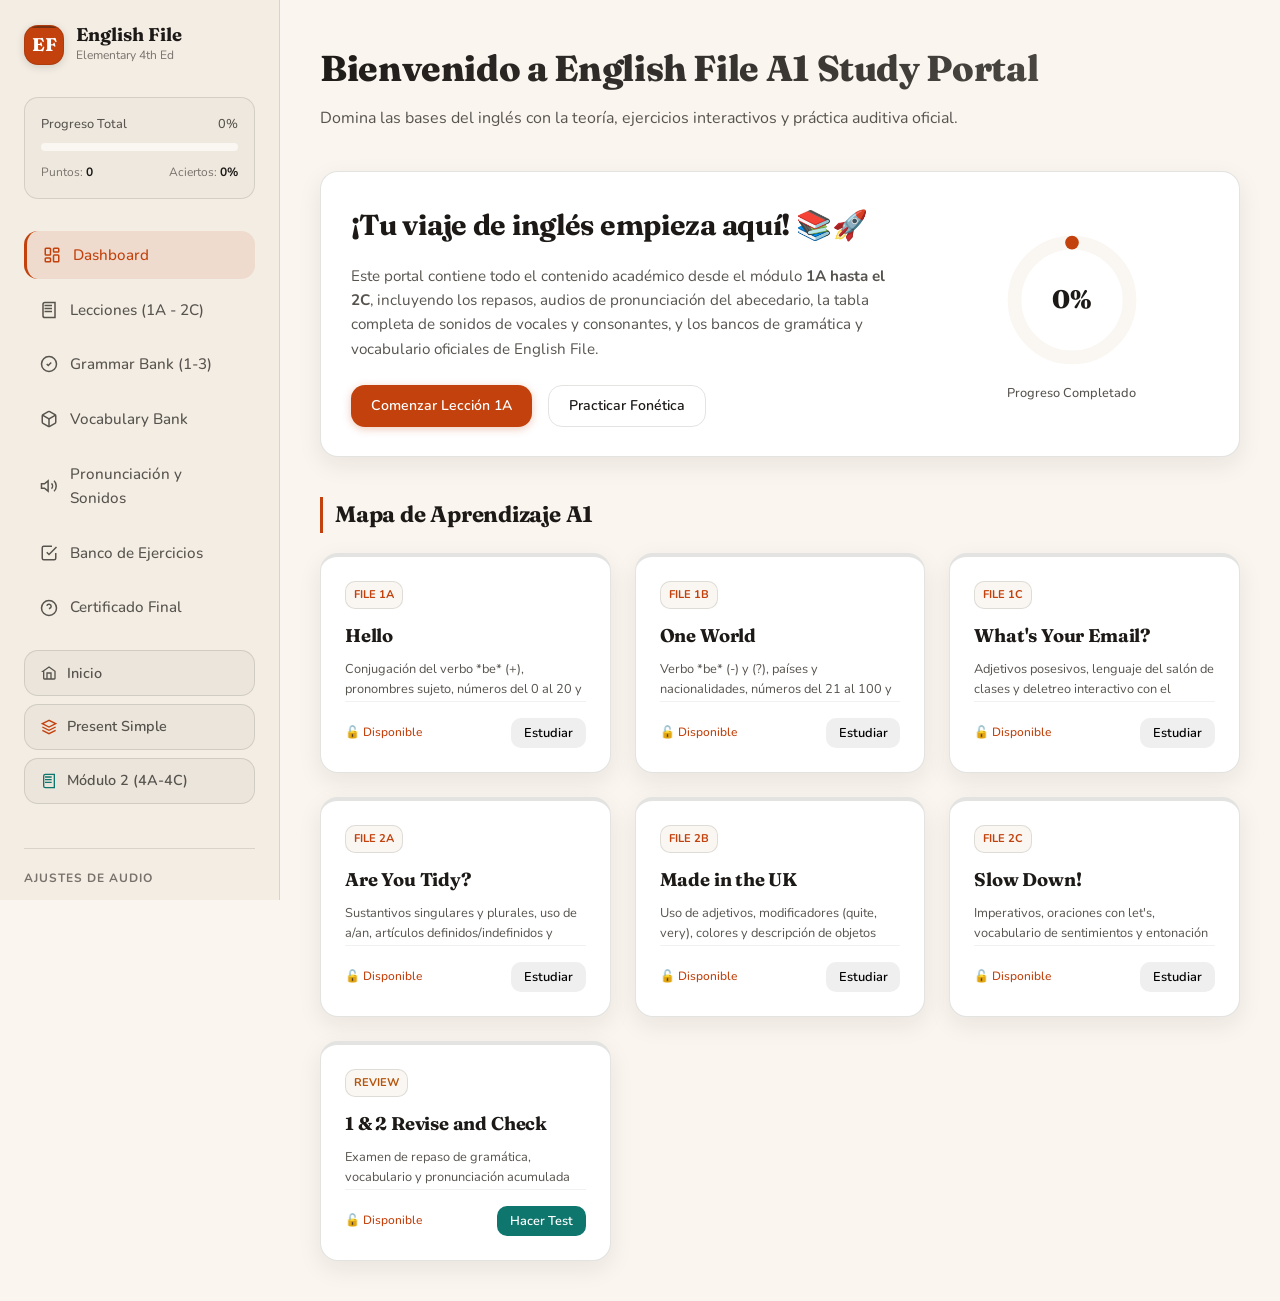
==== A1/index.html @ a2d72d35 "feat(a1): apply warm redesign and fix voice, markdown, PDF links Restyle Module 1 to the shared warm" ====
<!DOCTYPE html>
<html lang="es">
<head>
  <meta charset="UTF-8">
  <meta name="viewport" content="width=device-width, initial-scale=1.0">
  <meta name="description" content="Portal interactivo de estudio para English File Elementary A1 (unidades 1A-2C). Incluye teoría, vocabulario, audios interactivos y Grammar Banks 1, 2 y 3.">
  <title>English File Elementary Study Portal - Units 1A to 2C</title>
  <meta property="og:title" content="English File Elementary Study Portal - Units 1A to 2C">
  <meta property="og:description" content="Portal interactivo de estudio para English File Elementary A1 (unidades 1A-2C). Incluye teoría, vocabulario, audios interactivos y Grammar Banks 1, 2 y 3.">
  <meta property="og:type" content="website">
  <link rel="stylesheet" href="../css/shared-theme.css">
  <link rel="stylesheet" href="style.css">
  <link rel="preconnect" href="https://fonts.googleapis.com">
  <link rel="preconnect" href="https://fonts.gstatic.com" crossorigin>
  <link href="https://fonts.googleapis.com/css2?family=Fraunces:opsz,wght@9..144,500;9..144,650;9..144,750&family=Nunito:wght@400;500;600;700;800&display=swap" rel="stylesheet">
</head>
<body>

  <!-- Navigation Sidebar -->
  <aside class="sidebar">
    <div class="logo-container">
      <div class="logo-icon">EF</div>
      <div class="logo-text">
        <span class="logo-title">English File</span>
        <span class="logo-subtitle">Elementary 4th Ed</span>
      </div>
    </div>

    <!-- Quick Stats in Sidebar -->
    <div class="sidebar-stats">
      <div class="stat-header">
        <span>Progreso Total</span>
        <span id="overall-progress-text">0%</span>
      </div>
      <div class="progress-bar-container">
        <div class="progress-bar-fill" id="overall-progress-fill" style="width: 0%;"></div>
      </div>
      <div class="stat-score">
        <span>Puntos: <strong id="score-counter">0</strong></span>
        <span>Aciertos: <strong id="accuracy-counter">0%</strong></span>
      </div>
    </div>
    
    <nav class="nav-links">
      <ul>
        <li class="nav-item active" data-target="dashboard-page" id="nav-dashboard">
          <svg class="nav-icon" viewBox="0 0 24 24" fill="none" stroke="currentColor" stroke-width="2"><rect x="3" y="3" width="7" height="9" rx="1"/><rect x="14" y="3" width="7" height="5" rx="1"/><rect x="14" y="12" width="7" height="9" rx="1"/><rect x="3" y="16" width="7" height="5" rx="1"/></svg>
          <span>Dashboard</span>
        </li>
        <li class="nav-item" data-target="lessons-page" id="nav-lessons">
          <svg class="nav-icon" viewBox="0 0 24 24" fill="none" stroke="currentColor" stroke-width="2"><path d="M4 19.5v-15A2.5 2.5 0 0 1 6.5 2H20v20H6.5a2.5 2.5 0 0 1-2.5-2.5Z"/><path d="M6 6h10M6 10h10M6 14h10"/></svg>
          <span>Lecciones (1A - 2C)</span>
        </li>
        <li class="nav-item" data-target="grammar-page" id="nav-grammar">
          <svg class="nav-icon" viewBox="0 0 24 24" fill="none" stroke="currentColor" stroke-width="2"><path d="M12 22c5.523 0 10-4.477 10-10S17.523 2 12 2 2 6.477 2 12s4.477 10 10 10Z"/><path d="m9 12 2 2 4-4"/></svg>
          <span>Grammar Bank (1-3)</span>
        </li>
        <li class="nav-item" data-target="vocabulary-page" id="nav-vocabulary">
          <svg class="nav-icon" viewBox="0 0 24 24" fill="none" stroke="currentColor" stroke-width="2"><path d="M21 16V8a2 2 0 0 0-1-1.73l-7-4a2 2 0 0 0-2 0l-7 4A2 2 0 0 0 3 8v8a2 2 0 0 0 1 1.73l7 4a2 2 0 0 0 2 0l7-4A2 2 0 0 0 21 16z"/><polyline points="3.27 6.96 12 12.01 20.73 6.96"/><line x1="12" y1="22.08" x2="12" y2="12"/></svg>
          <span>Vocabulary Bank</span>
        </li>
        <li class="nav-item" data-target="pronunciation-page" id="nav-pronunciation">
          <svg class="nav-icon" viewBox="0 0 24 24" fill="none" stroke="currentColor" stroke-width="2"><polygon points="11 5 6 9 2 9 2 15 6 15 11 19 11 5"/><path d="M19.07 4.93a10 10 0 0 1 0 14.14M15.54 8.46a5 5 0 0 1 0 7.07"/></svg>
          <span>Pronunciación y Sonidos</span>
        </li>
        <li class="nav-item" data-target="exercises-page" id="nav-exercises">
          <svg class="nav-icon" viewBox="0 0 24 24" fill="none" stroke="currentColor" stroke-width="2"><path d="M9 11l3 3L22 4"/><path d="M21 12v7a2 2 0 0 1-2 2H5a2 2 0 0 1-2-2V5a2 2 0 0 1 2-2h11"/></svg>
          <span>Banco de Ejercicios</span>
        </li>
        <li class="nav-item" data-target="certificate-page" id="nav-certificate">
          <svg class="nav-icon" viewBox="0 0 24 24" fill="none" stroke="currentColor" stroke-width="2"><circle cx="12" cy="12" r="10"/><path d="M9.09 9a3 3 0 0 1 5.83 1c0 2-3 3-3 3"/><line x1="12" y1="17" x2="12.01" y2="17"/></svg>
          <span>Certificado Final</span>
        </li>
      </ul>
    </nav>
    
    <!-- Inicio button & Present Simple Redirect -->
    <div class="sidebar-home" style="display: flex; flex-direction: column; gap: 0.5rem;">
      <a href="../index.html" class="btn-home">
        <svg viewBox="0 0 24 24" fill="none" stroke="currentColor" stroke-width="2" style="width:16px;height:16px;flex-shrink:0;"><path d="M3 9.5L12 3l9 6.5V20a1 1 0 0 1-1 1H5a1 1 0 0 1-1-1V9.5z"/><polyline points="9 21 9 12 15 12 15 21"/></svg>
        <span>Inicio</span>
      </a>
      <a href="present-simple/index.html" class="btn-home">
        <svg viewBox="0 0 24 24" fill="none" stroke="currentColor" stroke-width="2" style="width:16px;height:16px;flex-shrink:0; color: var(--color-primary);"><path d="M12 2L2 7l10 5 10-5-10-5zM2 17l10 5 10-5M2 12l10 5 10-5"/></svg>
        <span>Present Simple</span>
      </a>
      <a href="modulo2/index.html" class="btn-home">
        <svg viewBox="0 0 24 24" fill="none" stroke="currentColor" stroke-width="2" style="width:16px;height:16px;flex-shrink:0; color: #0f766e;"><path d="M4 19.5v-15A2.5 2.5 0 0 1 6.5 2H20v20H6.5a2.5 2.5 0 0 1-2.5-2.5Z"/><path d="M6 6h10M6 10h10M6 14h10"/></svg>
        <span>Módulo 2 (4A-4C)</span>
      </a>
    </div>

    <!-- Accent control settings -->
    <div class="sidebar-settings">
      <div class="settings-title">Ajustes de Audio</div>
      <div class="setting-row">
        <span>Acento de Voz:</span>
        <select id="voice-accent-selector" class="custom-select">
          <option value="en-GB" selected>British (UK)</option>
          <option value="en-US">American (US)</option>
        </select>
      </div>
      <div class="setting-row">
        <span>Velocidad:</span>
        <input type="range" id="voice-speed-slider" min="0.5" max="1.2" step="0.1" value="0.9">
      </div>
    </div>
  </aside>

  <!-- Main Content Viewports -->
  <main class="main-content">

    <!-- 1. DASHBOARD PAGE -->
    <section id="dashboard-page" class="page-section active">
      <header class="section-header">
        <h1 class="page-title">Bienvenido a English File A1 Study Portal</h1>
        <p class="page-subtitle">Domina las bases del inglés con la teoría, ejercicios interactivos y práctica auditiva oficial.</p>
      </header>

      <div class="card intro-card">
        <div class="intro-grid">
          <div class="intro-text">
            <h2>¡Tu viaje de inglés empieza aquí! 📚🚀</h2>
            <p>Este portal contiene todo el contenido académico desde el módulo <strong>1A hasta el 2C</strong>, incluyendo los repasos, audios de pronunciación del abecedario, la tabla completa de sonidos de vocales y consonantes, y los bancos de gramática y vocabulario oficiales de English File.</p>
            <div class="intro-buttons">
              <button class="btn btn-primary" onclick="app.loadLesson('1A')">Comenzar Lección 1A</button>
              <button class="btn btn-outline" onclick="app.navigateTo('pronunciation-page')">Practicar Fonética</button>
            </div>
          </div>
          <div class="intro-visual">
            <!-- Dynamic stats circle -->
            <div class="progress-circle-widget">
              <svg viewBox="0 0 36 36" class="circular-chart">
                <path class="circle-bg" d="M18 2.0845 a 15.9155 15.9155 0 0 1 0 31.831 a 15.9155 15.9155 0 0 1 0 -31.831"/>
                <path class="circle" id="circle-progress" stroke-dasharray="0, 100" d="M18 2.0845 a 15.9155 15.9155 0 0 1 0 31.831 a 15.9155 15.9155 0 0 1 0 -31.831"/>
                <text x="18" y="20.35" class="percentage" id="dashboard-percentage">0%</text>
              </svg>
              <span class="circle-label">Progreso Completado</span>
            </div>
          </div>
        </div>
      </div>

      <!-- Syllabus Units Roadmap -->
      <h2 class="sub-section-title">Mapa de Aprendizaje A1</h2>
      <div class="roadmap-grid">
        <div class="card roadmap-card" data-lesson="1A">
          <div class="card-tag">File 1A</div>
          <h3>Hello</h3>
          <p>Conjugación del verbo *be* (+), pronombres sujeto, números del 0 al 20 y días de la semana.</p>
          <div class="roadmap-footer">
            <span class="status-indicator icon-locked">Bloqueado</span>
            <button class="btn btn-sm" onclick="app.loadLesson('1A')">Estudiar</button>
          </div>
        </div>

        <div class="card roadmap-card" data-lesson="1B">
          <div class="card-tag">File 1B</div>
          <h3>One World</h3>
          <p>Verbo *be* (-) y (?), países y nacionalidades, números del 21 al 100 y fonemas /ə/, /ʃ/, /tʃ/, /dʒ/.</p>
          <div class="roadmap-footer">
            <span class="status-indicator icon-locked">Bloqueado</span>
            <button class="btn btn-sm" onclick="app.loadLesson('1B')">Estudiar</button>
          </div>
        </div>

        <div class="card roadmap-card" data-lesson="1C">
          <div class="card-tag">File 1C</div>
          <h3>What's Your Email?</h3>
          <p>Adjetivos posesivos, lenguaje del salón de clases y deletreo interactivo con el abecedario.</p>
          <div class="roadmap-footer">
            <span class="status-indicator icon-locked">Bloqueado</span>
            <button class="btn btn-sm" onclick="app.loadLesson('1C')">Estudiar</button>
          </div>
        </div>

        <div class="card roadmap-card" data-lesson="2A">
          <div class="card-tag">File 2A</div>
          <h3>Are You Tidy?</h3>
          <p>Sustantivos singulares y plurales, uso de a/an, artículos definidos/indefinidos y cosas comunes.</p>
          <div class="roadmap-footer">
            <span class="status-indicator icon-locked">Bloqueado</span>
            <button class="btn btn-sm" onclick="app.loadLesson('2A')">Estudiar</button>
          </div>
        </div>

        <div class="card roadmap-card" data-lesson="2B">
          <div class="card-tag">File 2B</div>
          <h3>Made in the UK</h3>
          <p>Uso de adjetivos, modificadores (quite, very), colores y descripción de objetos comunes.</p>
          <div class="roadmap-footer">
            <span class="status-indicator icon-locked">Bloqueado</span>
            <button class="btn btn-sm" onclick="app.loadLesson('2B')">Estudiar</button>
          </div>
        </div>

        <div class="card roadmap-card" data-lesson="2C">
          <div class="card-tag">File 2C</div>
          <h3>Slow Down!</h3>
          <p>Imperativos, oraciones con let's, vocabulario de sentimientos y entonación de oraciones.</p>
          <div class="roadmap-footer">
            <span class="status-indicator icon-locked">Bloqueado</span>
            <button class="btn btn-sm" onclick="app.loadLesson('2C')">Estudiar</button>
          </div>
        </div>

        <div class="card roadmap-card" data-lesson="RC12">
          <div class="card-tag highlight-tag">Review</div>
          <h3>1 & 2 Revise and Check</h3>
          <p>Examen de repaso de gramática, vocabulario y pronunciación acumulada de los archivos 1 y 2.</p>
          <div class="roadmap-footer">
            <span class="status-indicator icon-locked">Bloqueado</span>
            <button class="btn btn-sm btn-accent" onclick="app.loadLesson('RC12')">Hacer Test</button>
          </div>
        </div>
      </div>
    </section>

    <!-- 2. LESSONS VIEW -->
    <section id="lessons-page" class="page-section">
      <header class="lesson-view-header">
        <div class="back-nav" onclick="app.navigateTo('dashboard-page')">
          <svg class="back-icon" viewBox="0 0 24 24" fill="none" stroke="currentColor" stroke-width="2"><line x1="19" y1="12" x2="5" y2="12"/><polyline points="12 19 5 12 12 5"/></svg>
          <span>Volver al Dashboard</span>
        </div>
        <h2 class="page-title" id="active-lesson-title">Cargando Lección...</h2>
      </header>

      <!-- Sub-tabs within lessons (Teoría / Ejercicios / Práctica de Vocab) -->
      <div class="tab-navigation">
        <button class="tab-btn active" data-tab="lesson-theory" onclick="app.switchLessonTab('lesson-theory')">Teoría y Explicaciones</button>
        <button class="tab-btn" data-tab="lesson-vocab" onclick="app.switchLessonTab('lesson-vocab')">Vocabulario y Audios</button>
        <button class="tab-btn" data-tab="lesson-exercises" onclick="app.switchLessonTab('lesson-exercises')">Ejercicios de la Lección</button>
      </div>

      <!-- Tab Content Area -->
      <div class="tab-content" id="lesson-theory">
        <!-- Injected dynamically by app.js -->
      </div>
      
      <div class="tab-content" id="lesson-vocab" style="display:none;">
        <!-- Injected dynamically by app.js -->
      </div>

      <div class="tab-content" id="lesson-exercises" style="display:none;">
        <div class="card">
          <div class="quiz-info-container">
            <span class="quiz-progress-indicator" id="lesson-quiz-indicator">Pregunta 1 de 5</span>
            <span class="score-badge" id="lesson-quiz-score">Puntos: 0</span>
          </div>
          <div class="quiz-content-area" id="lesson-quiz-area">
            <!-- Interactive Quiz Content injected by JS -->
          </div>
          <div class="quiz-feedback" id="lesson-quiz-feedback" style="display: none;">
            <h4 id="lesson-feedback-title">¡Correcto!</h4>
            <p id="lesson-feedback-text">Explicación gramatical del ejercicio.</p>
          </div>
          <div class="quiz-actions">
            <button class="btn btn-primary" id="btn-submit-lesson-quiz" onclick="app.submitLessonQuiz()">Comprobar</button>
            <button class="btn btn-success" id="btn-next-lesson-quiz" style="display:none;" onclick="app.nextLessonQuiz()">Siguiente</button>
          </div>
        </div>
      </div>
    </section>

    <!-- 3. GRAMMAR BANK PAGE -->
    <section id="grammar-page" class="page-section">
      <header class="section-header">
        <h2 class="page-title">Grammar Bank</h2>
        <p class="page-subtitle">Acceso directo a la teoría gramatical profunda y los ejercicios de práctica de los módulos 1, 2 y 3.</p>
      </header>

      <div class="grammar-bank-selector">
        <select id="grammar-bank-unit-selector" class="custom-select-large" onchange="app.loadGrammarBank(this.value)">
          <option value="1">Grammar Bank 1 (be +, be -/?, possessive adjectives)</option>
          <option value="2" selected>Grammar Bank 2 (singular/plural, adjectives, imperatives)</option>
          <option value="3">Grammar Bank 3 (Present Simple, do/does, question word order)</option>
        </select>
      </div>

      <div class="grammar-split-container">
        <!-- Left Column: Detailed theory explanations -->
        <div class="card grammar-theory-card">
          <h2>Teoría Oficial</h2>
          <div id="grammar-bank-theory-content">
            <!-- Injected by app.js -->
          </div>
        </div>

        <!-- Right Column: Interactive exercises -->
        <div class="card grammar-practice-card">
          <h2>Práctica Interactiva</h2>
          <div class="quiz-info-container">
            <span class="quiz-progress-indicator" id="grammar-bank-indicator">Pregunta 1 de 10</span>
            <span class="score-badge" id="grammar-bank-score">Aciertos: 0</span>
          </div>
          <div class="quiz-content-area" id="grammar-bank-exercise-area">
            <!-- Injected by app.js -->
          </div>
          <div class="quiz-feedback" id="grammar-bank-feedback" style="display: none;">
            <h4 id="grammar-feedback-title">¡Bien hecho!</h4>
            <p id="grammar-feedback-text">Detalle gramatical de la estructura.</p>
          </div>
          <div class="quiz-actions" style="margin-top: 1.5rem;">
            <button class="btn btn-primary" id="btn-submit-grammar-bank" onclick="app.submitGrammarBankAnswer()">Comprobar</button>
            <button class="btn btn-success" id="btn-next-grammar-bank" style="display:none;" onclick="app.nextGrammarBankQuestion()">Siguiente Pregunta</button>
          </div>
        </div>
      </div>
    </section>

    <!-- 4. VOCABULARY BANK PAGE -->
    <section id="vocabulary-page" class="page-section">
      <header class="section-header">
        <h2 class="page-title">Vocabulary Bank</h2>
        <p class="page-subtitle">Aprende y practica vocabulario temático con pronunciación de voz interactiva y juegos de memoria.</p>
      </header>

      <!-- Vocabulary Categories Selector -->
      <div class="vocabulary-categories">
        <button class="vocab-cat-btn active" data-vocab="days" onclick="app.selectVocabularyBank('days')">Days & Numbers</button>
        <button class="vocab-cat-btn" data-vocab="countries" onclick="app.selectVocabularyBank('countries')">Countries & Nationalities</button>
        <button class="vocab-cat-btn" data-vocab="classroom" onclick="app.selectVocabularyBank('classroom')">Classroom Language</button>
        <button class="vocab-cat-btn" data-vocab="things" onclick="app.selectVocabularyBank('things')">Things (Objects)</button>
        <button class="vocab-cat-btn" data-vocab="adjectives" onclick="app.selectVocabularyBank('adjectives')">Adjectives</button>
        <button class="vocab-cat-btn" data-vocab="verbs" onclick="app.selectVocabularyBank('verbs')">Verb Phrases</button>
        <button class="vocab-cat-btn" data-vocab="jobs" onclick="app.selectVocabularyBank('jobs')">Jobs</button>
        <button class="vocab-cat-btn" data-vocab="family" onclick="app.selectVocabularyBank('family')">The Family</button>
      </div>

      <!-- Mode Selector: List / Flashcards / Matching Game -->
      <div class="vocab-mode-selector">
        <button class="mode-btn active" id="btn-vocab-mode-list" onclick="app.switchVocabMode('list')">Lista y Pronunciación</button>
        <button class="mode-btn" id="btn-vocab-mode-flashcards" onclick="app.switchVocabMode('flashcards')">Tarjetas de Memoria</button>
        <button class="mode-btn" id="btn-vocab-mode-game" onclick="app.switchVocabMode('game')">Juego de Emparejar</button>
      </div>

      <!-- Vocabulary Content containers -->
      <div id="vocab-content-list" class="vocab-mode-content">
        <!-- List layout injected by app.js -->
      </div>

      <div id="vocab-content-flashcards" class="vocab-mode-content" style="display:none;">
        <div class="flashcard-deck-container">
          <div class="flashcard-card-wrapper" onclick="app.flipVocabCard()">
            <div class="vocab-flashcard" id="vocab-flashcard-element">
              <div class="vcard-face vcard-front">
                <span class="card-hint">Expresión en Inglés</span>
                <div class="card-content" id="vcard-front-text">Good morning</div>
                <button class="speaker-btn card-speaker" onclick="event.stopPropagation(); app.speakVocabCard()">
                  <svg viewBox="0 0 24 24" fill="none" stroke="currentColor" stroke-width="2" style="width:24px; height:24px;"><polygon points="11 5 6 9 2 9 2 15 6 15 11 19 11 5"/><path d="M15.54 8.46a5 5 0 0 1 0 7.07"/></svg>
                </button>
              </div>
              <div class="vcard-face vcard-back">
                <span class="card-hint">Significado y Detalle</span>
                <div class="card-content" id="vcard-back-text">Buenos días</div>
                <div class="card-phonetic" id="vcard-back-phonetic">/ɡʊd ˈmɔː.nɪŋ/</div>
              </div>
            </div>
          </div>
          <div class="flashcard-controls">
            <button class="btn" onclick="app.prevVocabCard()">Anterior</button>
            <span id="vocab-card-counter">1 de 20</span>
            <button class="btn" onclick="app.nextVocabCard()">Siguiente</button>
          </div>
        </div>
      </div>

      <div id="vocab-content-game" class="vocab-mode-content" style="display:none;">
        <div class="card vocab-matching-card">
          <h2>Juego de Emparejar Vocabulario</h2>
          <p class="game-instruction">Haz clic en una palabra en inglés y luego en su correspondiente traducción al español. ¡Consigue emparejar todos los elementos!</p>
          <div class="matching-grid" id="vocab-matching-grid-container">
            <!-- Grid of buttons dynamically shuffled and rendered -->
          </div>
          <div class="game-score-row">
            <span>Intentos: <strong id="game-attempts-val">0</strong></span>
            <span>Errores: <strong id="game-errors-val">0</strong></span>
            <button class="btn btn-sm" onclick="app.resetVocabMatchingGame()">Reiniciar Juego</button>
          </div>
        </div>
      </div>
    </section>

    <!-- 5. PRONUNCIATION PAGE -->
    <section id="pronunciation-page" class="page-section">
      <header class="section-header">
        <h2 class="page-title">Pronunciación y Sonidos</h2>
        <p class="page-subtitle">Practica los sonidos oficiales de vocales y consonantes en inglés, y domina el abecedario interactivo.</p>
      </header>

      <!-- Subsections Selector: Alphabet / Vowel Sounds / Consonant Sounds -->
      <div class="tab-navigation">
        <button class="tab-btn active" data-ptab="tab-alphabet" onclick="app.switchPronTab('tab-alphabet')">El Abecedario (Spelling)</button>
        <button class="tab-btn" data-ptab="tab-vowels" onclick="app.switchPronTab('tab-vowels')">Sonidos Vocálicos (Vowels)</button>
        <button class="tab-btn" data-ptab="tab-consonants" onclick="app.switchPronTab('tab-consonants')">Sonidos Consonánticos (Consonants)</button>
      </div>

      <!-- Tab: Alphabet -->
      <div id="tab-alphabet" class="pron-tab-content">
        <div class="card intro-pron-card">
          <h3>Interactive Alphabet (A - Z)</h3>
          <p>Haz clic en cualquier letra para escuchar su pronunciación correcta según la fonética inglesa.</p>
        </div>

        <div class="alphabet-grid" id="alphabet-grid-container">
          <!-- Injected by app.js (A to Z) -->
        </div>

        <!-- Spelling Practice Module (Listening) -->
        <div class="card spelling-test-card" style="margin-top: 2rem;">
          <h3>Spelling Dictation Test 🎧</h3>
          <p>Escucha cómo se deletrea un nombre o dirección de correo electrónico y escríbelo correctamente en la caja de abajo.</p>
          <div class="spelling-game-interface">
            <button class="btn btn-primary btn-icon" onclick="app.playSpellingTarget()">
              <svg viewBox="0 0 24 24" fill="none" stroke="currentColor" stroke-width="2" style="width:20px; height:20px;"><polygon points="11 5 6 9 2 9 2 15 6 15 11 19 11 5"/><path d="M15.54 8.46a5 5 0 0 1 0 7.07M19.07 4.93a10 10 0 0 1 0 14.14"/></svg>
              Escuchar Deletreo (Play)
            </button>
            <div class="spelling-input-row">
              <input type="text" id="spelling-test-input" placeholder="Escribe lo deletreado..." autocomplete="off">
              <button class="btn btn-success" onclick="app.checkSpellingTest()">Validar</button>
            </div>
            <div class="spelling-feedback" id="spelling-test-feedback" style="display: none;">
              <!-- Feedback injected here -->
            </div>
          </div>
        </div>
      </div>

      <!-- Tab: Vowels -->
      <div id="tab-vowels" class="pron-tab-content" style="display:none;">
        <div class="card">
          <h3>Vowel Sounds Chart (20 Sounds)</h3>
          <p>Haz clic en los símbolos del Alfabeto Fonético Internacional (IPA) para escuchar su articulación y palabra de ejemplo.</p>
          
          <h4 class="phoneme-section-title">Vocales Cortas (Short Vowels)</h4>
          <div class="phoneme-grid" id="short-vowels-grid">
            <!-- Injected by app.js -->
          </div>

          <h4 class="phoneme-section-title" style="margin-top:2rem;">Vocales Largas (Long Vowels)</h4>
          <div class="phoneme-grid" id="long-vowels-grid">
            <!-- Injected by app.js -->
          </div>

          <h4 class="phoneme-section-title" style="margin-top:2rem;">Diptongos (Diphthongs)</h4>
          <div class="phoneme-grid" id="diphthongs-grid">
            <!-- Injected by app.js -->
          </div>
        </div>
      </div>

      <!-- Tab: Consonants -->
      <div id="tab-consonants" class="pron-tab-content" style="display:none;">
        <div class="card">
          <h3>Consonant Sounds Chart (24 Sounds)</h3>
          <p>Haz clic en los símbolos para escuchar el sonido consonántico y su ejemplo.</p>

          <h4 class="phoneme-section-title">Consonantes Sordas (Unvoiced Consonants)</h4>
          <div class="phoneme-grid" id="unvoiced-consonants-grid">
            <!-- Injected by app.js -->
          </div>

          <h4 class="phoneme-section-title" style="margin-top:2rem;">Consonantes Sonoras (Voiced Consonants)</h4>
          <div class="phoneme-grid" id="voiced-consonants-grid">
            <!-- Injected by app.js -->
          </div>

          <h4 class="phoneme-section-title" style="margin-top:2rem;">Otras Consonantes (Nasales, Líquidas, Semivocales)</h4>
          <div class="phoneme-grid" id="other-consonants-grid">
            <!-- Injected by app.js -->
          </div>
        </div>
      </div>
    </section>

    <!-- 7. EXERCISES PAGE -->
    <section id="exercises-page" class="page-section">
      <header class="section-header">
        <h2 class="page-title">Banco de Ejercicios Interactivos</h2>
        <p class="page-subtitle">Practica a fondo con cientos de ejercicios interactivos clasificados por temas de AgendaWeb y lecturas del libro.</p>
      </header>

      <div class="exercises-container">
        <!-- Topic/Category selector tabs -->
        <div class="tab-navigation scrollable-tabs">
          <button class="tab-btn active" data-excat="be" onclick="app.selectExerciseCategory('be')">Verbo Be</button>
          <button class="tab-btn" data-excat="pronouns" onclick="app.selectExerciseCategory('pronouns')">Pronombres</button>
          <button class="tab-btn" data-excat="possessive" onclick="app.selectExerciseCategory('possessive')">Posesivos</button>
          <button class="tab-btn" data-excat="plurals" onclick="app.selectExerciseCategory('plurals')">Plurales y Artículos</button>
          <button class="tab-btn" data-excat="adjectives" onclick="app.selectExerciseCategory('adjectives')">Adjetivos y Colores</button>
          <button class="tab-btn" data-excat="imperatives-lets" onclick="app.selectExerciseCategory('imperatives-lets')">Imperatives and Let's</button>
          <button class="tab-btn" data-excat="present-simple" onclick="app.selectExerciseCategory('present-simple')">Present Simple</button>
          <button class="tab-btn" data-excat="reading" onclick="app.selectExerciseCategory('reading')">Lecturas y PDFs</button>
          <button class="tab-btn" data-excat="listening-ex" onclick="app.selectExerciseCategory('listening-ex')">Dictados y Audios</button>
        </div>

        <div class="card exercises-list-card">
          <div class="exercise-intro-row">
            <h2 id="ex-category-title">Ejercicios de Verbo Be (am / is / are)</h2>
            <span class="score-badge" id="exercises-score">Completados: 0/0</span>
          </div>

          <div id="pdf-library" class="pdf-library" hidden>
            <p class="page-subtitle" style="margin-bottom:1rem;">Materiales descargables del libro de trabajo y Grammar &amp; Vocabulary.</p>
            <div class="pdf-grid">
              <a class="pdf-card" href="pdfs/English_Review_A1_Workbook.pdf" target="_blank" rel="noopener">
                <strong>English Review A1 Workbook</strong>
                <span>Libro de ejercicios completo · PDF</span>
              </a>
              <a class="pdf-card" href="pdfs/grammar and vocabulary -multiple choice.pdf" target="_blank" rel="noopener">
                <strong>G&amp;V — Multiple Choice</strong>
                <span>Grammar &amp; Vocabulary · PDF</span>
              </a>
              <a class="pdf-card" href="pdfs/grammar and vocabulary -indefinite article - nationalities.pdf" target="_blank" rel="noopener">
                <strong>G&amp;V — Articles &amp; Nationalities</strong>
                <span>Artículos indefinidos y nacionalidades · PDF</span>
              </a>
              <a class="pdf-card" href="pdfs/grammar and vocabulary -Articles - subject pronouns and possessive adjectives.pdf" target="_blank" rel="noopener">
                <strong>G&amp;V — Articles, Pronouns &amp; Possessives</strong>
                <span>Artículos, pronombres y posesivos · PDF</span>
              </a>
              <a class="pdf-card" href="pdfs/grammar and vocabulary - Subject pron and poss adj.pdf" target="_blank" rel="noopener">
                <strong>G&amp;V — Subject Pronouns &amp; Possessive Adjectives</strong>
                <span>Pronombres y adjetivos posesivos · PDF</span>
              </a>
            </div>
          </div>
          
          <div id="exercises-dynamic-list" class="exercises-dynamic-list">
            <!-- Dynamically populated exercises list -->
          </div>
          
          <div class="exercise-global-actions" style="margin-top: 2rem; display: flex; gap: 1rem;">
            <button class="btn btn-primary" onclick="app.checkAllExercises()">Comprobar Respuestas</button>
            <button class="btn btn-outline" onclick="app.resetCategoryExercises()">Reiniciar Categoría</button>
          </div>
        </div>
      </div>
    </section>

    <!-- 6. CERTIFICATE PAGE -->
    <section id="certificate-page" class="page-section">
      <header class="section-header">
        <h2 class="page-title">Certificado Oficial de Módulo</h2>
        <p class="page-subtitle">Acredita tu progreso de estudio de English File Elementary A1 en este portal interactivo.</p>
      </header>

      <!-- Locked view -->
      <div class="card status-card" id="cert-locked-panel">
        <div class="locked-icon">🔒</div>
        <h2>Certificado Bloqueado</h2>
        <p>Debes alcanzar al menos el <strong>80% del progreso general</strong> en las lecciones y los bancos de gramática para desbloquear tu diploma acreditativo de File 1A a 2C.</p>
        <div class="progress-bar-container" style="max-width: 400px; margin: 1.5rem auto; height: 12px;">
          <div class="progress-bar-fill" id="cert-progress-fill-bar" style="width: 0%;"></div>
        </div>
        <p class="progress-status-text" id="cert-progress-status-val">Progreso actual: 0% / 80%</p>
        <button class="btn btn-primary" onclick="app.navigateTo('lessons-page')" style="margin-top: 1rem;">Estudiar para Desbloquear</button>
      </div>

      <!-- Unlocked view -->
      <div id="cert-unlocked-panel" style="display:none;">
        <div class="card customization-card">
          <h2>¡Enhorabuena, has desbloqueado tu certificado! 🏆🎉</h2>
          <p>Escribe tu nombre a continuación para personalizar el diploma acreditativo. Puedes imprimirlo o guardarlo como archivo PDF.</p>
          <div class="customization-row">
            <input type="text" id="cert-name-input" placeholder="Escribe tu nombre completo..." value="Estudiante de Inglés">
            <button class="btn btn-success" onclick="app.printCertificate()">Imprimir o Guardar PDF</button>
          </div>
        </div>

        <div class="certificate-printable-area">
          <div class="certificate-frame">
            <div class="cert-corner tl"></div>
            <div class="cert-corner tr"></div>
            <div class="cert-corner bl"></div>
            <div class="cert-corner br"></div>

            <div class="cert-watermark">EF</div>
            
            <div class="cert-header">DIPLOMA DE FINALIZACIÓN</div>
            <div class="cert-badge">Nivel A1</div>
            
            <p class="cert-intro">Se certifica solemnemente que el alumno(a)</p>
            <h2 class="cert-student-name" id="cert-display-name">Estudiante de Inglés</h2>
            
            <p class="cert-description">Ha completado con éxito todas las unidades correspondientes desde el <strong>File 1A hasta el File 2C</strong> del syllabus <strong>English File Elementary 4th Edition</strong>, demostrando un entendimiento riguroso de la teoría, vocabulario especializado, pronunciación de fonemas, y habiendo aprobado los Grammar Banks 1, 2 y 3 con un rendimiento del 80% o superior.</p>

            <div class="cert-details">
              <div class="cert-col">
                <span class="detail-label">Fecha de Emisión</span>
                <strong class="detail-val" id="cert-issue-date">18 de Junio, 2026</strong>
              </div>
              <div class="cert-col cert-sign">
                <span class="detail-label">Firma Autorizada</span>
                <span class="signature-line">English File Study Engine</span>
              </div>
              <div class="cert-col">
                <span class="detail-label">Código de Verificación</span>
                <strong class="detail-val" style="font-family: monospace;">EF-ELEM-1A2C-OK</strong>
              </div>
            </div>
          </div>
        </div>
      </div>
    </section>

  </main>

  <script src="app.js"></script>
</body>
</html>
---- css/shared-theme.css ----
/* ==========================================================================
   English File Study Portal — Warm Study Journal
   Paper, ink, terracotta & teal. Calm, readable, motivating for study.
   Typography: Fraunces (display) + Nunito (body)
   ========================================================================== */

:root {
  /* Paper foundation */
  --bg-canvas: #faf6ef;
  --bg-surface: #ffffff;
  --bg-surface-elevated: #fffdf9;
  --bg-surface-hover: #f5efe6;
  --bg-surface-subtle: rgba(28, 25, 23, 0.04);
  --bg-input: #faf7f2;

  /* Borders — warm ink lines */
  --border-subtle: rgba(28, 25, 23, 0.1);
  --border-medium: rgba(28, 25, 23, 0.16);
  --border-hover: rgba(28, 25, 23, 0.3);
  --border-focus: #c2410c;

  /* Typography — deep warm ink */
  --text-main: #1c1917;
  --text-secondary: #57534e;
  --text-muted: #78716c;
  --text-inverse: #faf6ef;

  /* Accents — terracotta primary, teal support, amber highlight */
  --accent-primary: #c2410c;
  --accent-primary-hover: #9a3412;
  --accent-primary-subtle: rgba(194, 65, 12, 0.1);
  --accent-primary-border: rgba(194, 65, 12, 0.28);

  --accent-teal: #0f766e;
  --accent-teal-subtle: rgba(15, 118, 110, 0.1);

  --color-success: #15803d;
  --color-success-subtle: rgba(21, 128, 61, 0.1);
  --color-success-border: rgba(21, 128, 61, 0.28);

  --color-error: #b91c1c;
  --color-error-subtle: rgba(185, 28, 28, 0.1);
  --color-error-border: rgba(185, 28, 28, 0.28);

  --color-warning: #b45309;
  --color-warning-subtle: rgba(180, 83, 9, 0.12);

  /* Geometry & rhythm */
  --radius-xs: 6px;
  --radius-sm: 10px;
  --radius-md: 14px;
  --radius-lg: 18px;
  --radius-xl: 24px;
  --radius-pill: 9999px;

  /* Elevation — soft paper lift */
  --shadow-sm: 0 1px 2px rgba(28, 25, 23, 0.06);
  --shadow-md: 0 8px 24px rgba(28, 25, 23, 0.08);
  --shadow-lg: 0 20px 48px rgba(28, 25, 23, 0.12);

  /* Fonts */
  --font-display: 'Fraunces', Georgia, 'Times New Roman', serif;
  --font-body: 'Nunito', 'Segoe UI', system-ui, sans-serif;
  --font-title: var(--font-display);

  /* Motion */
  --ease-snappy: cubic-bezier(0.16, 1, 0.3, 1);
  --transition-fast: 0.15s var(--ease-snappy);
  --transition-base: 0.22s var(--ease-snappy);
}

/* Global reset & base */
*, *::before, *::after {
  box-sizing: border-box;
  margin: 0;
  padding: 0;
}

html {
  color-scheme: light;
  scroll-behavior: smooth;
}

body {
  font-family: var(--font-body);
  background-color: var(--bg-canvas);
  color: var(--text-main);
  line-height: 1.6;
  -webkit-font-smoothing: antialiased;
  -moz-osx-font-smoothing: grayscale;
}

h1, h2, h3, h4, h5, h6 {
  font-family: var(--font-display);
  font-weight: 650;
  letter-spacing: -0.01em;
  color: var(--text-main);
}

/* Accessible focus ring */
:focus-visible {
  outline: 2px solid var(--accent-primary);
  outline-offset: 2px;
}

/* Warm scrollbar */
::-webkit-scrollbar {
  width: 10px;
  height: 10px;
}

::-webkit-scrollbar-track {
  background: var(--bg-canvas);
}

::-webkit-scrollbar-thumb {
  background: rgba(28, 25, 23, 0.18);
  border-radius: var(--radius-pill);
  border: 2px solid var(--bg-canvas);
}

::-webkit-scrollbar-thumb:hover {
  background: rgba(28, 25, 23, 0.32);
}

/* Selection */
::selection {
  background: var(--accent-primary);
  color: #ffffff;
}

/* Utility animations */
@keyframes fadeIn {
  from { opacity: 0; transform: translateY(6px); }
  to   { opacity: 1; transform: translateY(0); }
}

@keyframes riseIn {
  from { opacity: 0; transform: translateY(12px); }
  to   { opacity: 1; transform: translateY(0); }
}

@media (prefers-reduced-motion: reduce) {
  *, *::before, *::after {
    animation-duration: 0.01ms !important;
    animation-iteration-count: 1 !important;
    transition-duration: 0.01ms !important;
    scroll-behavior: auto !important;
  }
}
---- A1/style.css ----
/* ==========================================================================
   English File A1 Study Portal - Stylesheet (Vanilla CSS)
   Accessibility: placeholder aria-label
   ========================================================================== */

:root {
  /* Warm Study Journal tokens */
  --bg-app: #faf6ef;
  --bg-sidebar: #f3ede3;
  --bg-card: #ffffff;
  --bg-input: #faf7f2;

  --color-primary: #c2410c;                 /* Terracotta */
  --color-primary-glow: rgba(194, 65, 12, 0.14);
  --color-secondary: #0f766e;               /* Deep teal */
  --color-secondary-glow: rgba(15, 118, 110, 0.14);
  --color-success: #15803d;
  --color-success-light: #16a34a;
  --color-error: #b91c1c;
  --color-error-light: #dc2626;
  --color-accent: #b45309;                  /* Amber ink */

  --text-primary: #1c1917;
  --text-secondary: #57534e;
  --text-muted: #78716c;

  --glass-border: rgba(28, 25, 23, 0.12);
  --glass-border-focus: rgba(194, 65, 12, 0.55);
  --glass-shadow: 0 8px 24px rgba(28, 25, 23, 0.08);

  --font-body: 'Nunito', 'Segoe UI', system-ui, sans-serif;
  --font-title: 'Fraunces', Georgia, serif;

  --radius-sm: 10px;
  --radius-md: 14px;
  --radius-lg: 18px;

  --transition-smooth: all 0.2s cubic-bezier(0.16, 1, 0.3, 1);
  --sidebar-width: 280px;
}

/* Base Resets */
* {
  box-sizing: border-box;
  margin: 0;
  padding: 0;
}

body {
  font-family: var(--font-body);
  background-color: var(--bg-app);
  color: var(--text-primary);
  display: flex;
  min-height: 100vh;
  overflow-x: hidden;
  line-height: 1.6;
}

h1, h2, h3, h4 {
  font-family: var(--font-title);
}

/* Sidebar Styling */
.sidebar {
  width: var(--sidebar-width);
  background-color: var(--bg-sidebar);
  border-right: 1px solid var(--glass-border);
  display: flex;
  flex-direction: column;
  position: fixed;
  top: 0;
  bottom: 0;
  left: 0;
  padding: 1.5rem;
  z-index: 100;
  overflow-y: auto;
}

.logo-container {
  display: flex;
  align-items: center;
  gap: 0.75rem;
  margin-bottom: 2rem;
}

.logo-icon {
  background: var(--color-primary);
  border: 1px solid rgba(28, 25, 23, 0.12);
  width: 40px;
  height: 40px;
  border-radius: var(--radius-md);
  display: flex;
  align-items: center;
  justify-content: center;
  font-family: var(--font-title);
  font-weight: 800;
  font-size: 1.15rem;
  color: #fff;
  box-shadow: 0 2px 8px rgba(28, 25, 23, 0.15);
  position: relative;
  overflow: hidden;
}

.logo-icon::after {
  content: '';
  position: absolute;
  top: 0;
  left: 0;
  right: 0;
  height: 2px;
  background: rgba(28, 25, 23, 0.45);
}

.logo-text {
  display: flex;
  flex-direction: column;
}

.logo-title {
  font-family: var(--font-title);
  font-weight: 700;
  font-size: 1.15rem;
  line-height: 1.2;
}

.logo-subtitle {
  font-size: 0.75rem;
  color: var(--text-muted);
}

/* Sidebar Stats & Progress */
.sidebar-stats {
  background: rgba(28, 25, 23, 0.02);
  border: 1px solid var(--glass-border);
  border-radius: var(--radius-md);
  padding: 1rem;
  margin-bottom: 2rem;
}

.stat-header {
  display: flex;
  justify-content: space-between;
  font-size: 0.8rem;
  color: var(--text-secondary);
  margin-bottom: 0.5rem;
  font-weight: 500;
}

.progress-bar-container {
  background-color: var(--bg-input);
  border-radius: var(--radius-sm);
  height: 8px;
  overflow: hidden;
  margin-bottom: 0.75rem;
}

.progress-bar-fill {
  height: 100%;
  background: linear-gradient(90deg, #c2410c, #ea580c);
  border-radius: var(--radius-sm);
  width: 0%;
  transition: width 0.6s cubic-bezier(0.16, 1, 0.3, 1);
}

.stat-score {
  display: flex;
  justify-content: space-between;
  font-size: 0.75rem;
  color: var(--text-muted);
}

.stat-score strong {
  color: var(--text-primary);
}

/* Navigation Links */
.nav-links {
  flex-grow: 1;
}

.nav-links ul {
  list-style: none;
}

.nav-item {
  display: flex;
  align-items: center;
  gap: 0.75rem;
  padding: 0.75rem 1rem;
  margin-bottom: 0.4rem;
  border-radius: var(--radius-md);
  cursor: pointer;
  color: var(--text-secondary);
  font-weight: 500;
  font-size: 0.95rem;
  transition: var(--transition-smooth);
}

.nav-item:hover {
  background: rgba(28, 25, 23, 0.05);
  color: var(--text-primary);
}

.nav-item.active {
  background: rgba(194, 65, 12, 0.1);
  color: var(--color-primary);
  border-left: 3px solid var(--color-primary);
}

.nav-icon {
  width: 18px;
  height: 18px;
}

/* Sidebar Home button */
.sidebar-home {
  padding: 0.75rem 0;
  margin-bottom: 0.5rem;
}

.btn-home {
  display: flex;
  align-items: center;
  gap: 0.65rem;
  padding: 0.65rem 1rem;
  border-radius: var(--radius-md);
  text-decoration: none;
  color: var(--text-secondary);
  font-size: 0.9rem;
  font-weight: 600;
  border: 1px solid var(--glass-border);
  background: rgba(28, 25, 23, 0.03);
  transition: var(--transition-smooth);
  width: 100%;
}

.btn-home:hover {
  background: rgba(28, 25, 23, 0.06);
  color: var(--text-primary);
  border-color: var(--text-muted);
  transform: translateX(2px);
}

/* Sidebar Settings (Audio) */
.sidebar-settings {
  border-top: 1px solid var(--glass-border);
  padding-top: 1.25rem;
  margin-top: 1.5rem;
}

.settings-title {
  font-size: 0.75rem;
  text-transform: uppercase;
  color: var(--text-muted);
  font-weight: 700;
  letter-spacing: 1px;
  margin-bottom: 0.75rem;
}

.setting-row {
  display: flex;
  flex-direction: column;
  gap: 0.35rem;
  font-size: 0.8rem;
  color: var(--text-secondary);
  margin-bottom: 0.75rem;
}

.custom-select, .custom-select-large {
  background-color: var(--bg-input);
  border: 1px solid var(--glass-border);
  color: var(--text-primary);
  padding: 0.4rem 0.6rem;
  border-radius: var(--radius-sm);
  font-family: var(--font-body);
}

.custom-select:focus-visible,
.custom-select-large:focus-visible {
  outline: 2px solid var(--color-primary);
  outline-offset: 2px;
}

.custom-select-large {
  padding: 0.6rem 1rem;
  font-size: 1rem;
  border-radius: var(--radius-md);
  width: 100%;
}

input[type="range"] {
  accent-color: var(--color-primary);
}

/* Main Layout content */
.main-content {
  margin-left: var(--sidebar-width);
  flex-grow: 1;
  padding: 2.5rem;
  min-height: 100vh;
  overflow-y: auto;
}

.page-section {
  display: none;
  animation: fadeIn 0.4s ease-out;
}

.page-section.active {
  display: block;
}

@keyframes fadeIn {
  from { opacity: 0; transform: translateY(8px); }
  to { opacity: 1; transform: translateY(0); }
}

/* Header & Typography */
.section-header {
  margin-bottom: 2.5rem;
}

.page-title {
  font-family: var(--font-title);
  font-weight: 800;
  font-size: 2.25rem;
  background: linear-gradient(135deg, var(--text-primary), var(--text-secondary));
  -webkit-background-clip: text;
  -webkit-text-fill-color: transparent;
  margin-bottom: 0.5rem;
}

.page-subtitle {
  font-size: 1rem;
  color: var(--text-secondary);
}

.sub-section-title {
  font-family: var(--font-title);
  font-weight: 700;
  font-size: 1.4rem;
  margin: 2.5rem 0 1.25rem 0;
  border-left: 3px solid var(--color-primary);
  padding-left: 0.75rem;
}

/* Buttons */
.btn {
  display: inline-flex;
  align-items: center;
  justify-content: center;
  gap: 0.5rem;
  padding: 0.65rem 1.25rem;
  border-radius: var(--radius-md);
  font-family: var(--font-body);
  font-weight: 600;
  font-size: 0.88rem;
  cursor: pointer;
  transition: var(--transition-smooth);
  border: none;
}

.btn:focus-visible,
button:focus-visible {
  outline: 2px solid var(--color-primary);
  outline-offset: 2px;
}

.btn-primary {
  background: var(--color-primary);
  color: #fff;
  box-shadow: 0 2px 8px rgba(194, 65, 12, 0.28);
}

.btn-primary:hover {
  background: #9a3412;
  transform: translateY(-1px);
  box-shadow: 0 4px 14px rgba(194, 65, 12, 0.35);
}

.btn-outline {
  background: transparent;
  border: 1px solid var(--glass-border);
  color: var(--text-primary);
}

.btn-outline:hover {
  background: rgba(28, 25, 23, 0.05);
  border-color: rgba(28, 25, 23, 0.28);
}

.btn-success {
  background-color: var(--color-success);
  color: #fff;
}

.btn-success:hover {
  background-color: #166534;
  transform: translateY(-1px);
}

.btn-accent {
  background: var(--color-secondary);
  color: #fff;
}

.btn-accent:hover {
  background: #115e59;
  transform: translateY(-1px);
}

.btn-sm {
  padding: 0.4rem 0.8rem;
  font-size: 0.8rem;
  border-radius: var(--radius-sm);
}

.btn-icon svg {
  vertical-align: middle;
}

/* Card Styling */
.card {
  background-color: var(--bg-card);
  border: 1px solid var(--glass-border);
  border-radius: var(--radius-lg);
  padding: 1.85rem;
  box-shadow: var(--glass-shadow);
  margin-bottom: 2rem;
  position: relative;
  overflow: hidden;
}

/* PDF library cards */
.pdf-library {
  margin-top: 1rem;
  margin-bottom: 1.5rem;
}

.pdf-grid {
  display: grid;
  grid-template-columns: repeat(auto-fill, minmax(240px, 1fr));
  gap: 1rem;
}

.pdf-card {
  display: flex;
  flex-direction: column;
  gap: 0.35rem;
  padding: 1.15rem 1.25rem;
  background: var(--bg-card);
  border: 1px solid var(--glass-border);
  border-radius: var(--radius-md);
  text-decoration: none;
  color: var(--text-primary);
  box-shadow: var(--glass-shadow);
  transition: var(--transition-smooth);
}

.pdf-card strong {
  font-family: var(--font-title);
  font-weight: 650;
  font-size: 1rem;
}

.pdf-card span {
  color: var(--text-secondary);
  font-size: 0.85rem;
}

.pdf-card:hover {
  border-color: var(--color-primary);
  transform: translateY(-2px);
  box-shadow: 0 8px 24px rgba(28, 25, 23, 0.1);
}

.pdf-card:focus-visible {
  outline: 2px solid var(--color-primary);
  outline-offset: 2px;
}

/* Intro Card styles */
.intro-grid {
  display: grid;
  grid-template-columns: 2fr 1fr;
  gap: 2rem;
  align-items: center;
}

.intro-text h2 {
  font-family: var(--font-title);
  font-size: 1.8rem;
  font-weight: 700;
  margin-bottom: 1rem;
}

.intro-text p {
  color: var(--text-secondary);
  margin-bottom: 1.5rem;
  font-size: 0.95rem;
  max-width: 600px;
}

.intro-buttons {
  display: flex;
  gap: 1rem;
}

/* Circular Chart progress */
.progress-circle-widget {
  display: flex;
  flex-direction: column;
  align-items: center;
  justify-content: center;
  text-align: center;
}

.circular-chart {
  display: block;
  margin: 10px auto;
  max-width: 130px;
  max-height: 130px;
}

.circle-bg {
  fill: none;
  stroke: var(--bg-input);
  stroke-width: 3.8;
}

.circle {
  fill: none;
  stroke-width: 3.8;
  stroke-linecap: round;
  stroke: var(--color-primary);
  transition: stroke-dasharray 0.8s ease-in-out;
}

.circular-chart .percentage {
  fill: var(--text-primary);
  font-family: var(--font-title);
  font-size: 7px;
  font-weight: 800;
  text-anchor: middle;
}

.circle-label {
  font-size: 0.8rem;
  color: var(--text-secondary);
  margin-top: 0.5rem;
  font-weight: 500;
}

/* Learning Roadmap Grid */
.roadmap-grid {
  display: grid;
  grid-template-columns: repeat(auto-fill, minmax(280px, 1fr));
  gap: 1.5rem;
}

.roadmap-card {
  display: flex;
  flex-direction: column;
  height: 220px;
  padding: 1.5rem;
  margin-bottom: 0;
  transition: var(--transition-smooth);
  border-top: 4px solid var(--glass-border);
}

.roadmap-card:hover {
  transform: translateY(-5px);
  border-top-color: var(--color-primary);
  box-shadow: 0 10px 25px rgba(0, 0, 0, 0.4);
}

.roadmap-card[data-completed="true"] {
  border-top-color: var(--color-success-light);
}

.card-tag {
  align-self: flex-start;
  background-color: var(--bg-input);
  border: 1px solid var(--glass-border);
  padding: 0.25rem 0.5rem;
  border-radius: var(--radius-sm);
  font-size: 0.7rem;
  font-weight: 700;
  color: var(--color-primary);
  text-transform: uppercase;
  margin-bottom: 0.75rem;
}

.card-tag.highlight-tag {
  color: var(--color-accent);
}

.roadmap-card h3 {
  font-family: var(--font-title);
  font-weight: 700;
  font-size: 1.15rem;
  margin-bottom: 0.5rem;
}

.roadmap-card p {
  font-size: 0.8rem;
  color: var(--text-secondary);
  flex-grow: 1;
  display: -webkit-box;
  -webkit-line-clamp: 3;
  -webkit-box-orient: vertical;
  overflow: hidden;
}

.roadmap-footer {
  display: flex;
  justify-content: space-between;
  align-items: center;
  margin-top: auto;
  padding-top: 1rem;
  border-top: 1px solid rgba(28, 25, 23, 0.06);
}

.status-indicator {
  font-size: 0.75rem;
  font-weight: 500;
  display: flex;
  align-items: center;
  gap: 0.25rem;
}

.status-indicator.icon-completed {
  color: var(--color-success-light);
}

.status-indicator.icon-unlocked {
  color: var(--color-primary);
}

.status-indicator.icon-locked {
  color: var(--text-muted);
}

/* Tabs styling */
.tab-navigation {
  display: flex;
  gap: 0.5rem;
  border-bottom: 1px solid var(--glass-border);
  padding-bottom: 0.5rem;
  margin-bottom: 1.75rem;
}

.tab-btn {
  background: transparent;
  border: none;
  color: var(--text-secondary);
  font-family: var(--font-title);
  font-weight: 600;
  font-size: 1rem;
  padding: 0.5rem 1rem;
  cursor: pointer;
  position: relative;
  transition: var(--transition-smooth);
}

.tab-btn:hover {
  color: var(--text-primary);
}

.tab-btn.active {
  color: var(--color-primary);
}

.tab-btn.active::after {
  content: '';
  position: absolute;
  bottom: -9px;
  left: 0;
  right: 0;
  height: 3px;
  background-color: var(--color-primary);
  border-radius: var(--radius-sm);
}

.lesson-view-header {
  display: flex;
  flex-direction: column;
  gap: 0.5rem;
  margin-bottom: 1.5rem;
}

.back-nav {
  display: inline-flex;
  align-items: center;
  gap: 0.35rem;
  color: var(--text-muted);
  font-size: 0.85rem;
  cursor: pointer;
  width: fit-content;
  transition: var(--transition-smooth);
}

.back-nav:hover {
  color: var(--text-primary);
}

.back-icon {
  width: 14px;
  height: 14px;
}

/* Theory Page Styling */
.theory-block {
  margin-bottom: 2rem;
}

.theory-block h3 {
  font-family: var(--font-title);
  font-weight: 600;
  font-size: 1.25rem;
  margin-bottom: 0.75rem;
  color: var(--color-primary);
}

.theory-block p {
  color: var(--text-secondary);
  line-height: 1.6;
  margin-bottom: 1rem;
}

/* Tables style */
.table-wrapper {
  overflow-x: auto;
  background-color: var(--bg-input);
  border: 1px solid var(--glass-border);
  border-radius: var(--radius-md);
  margin: 1.25rem 0;
}

.grammar-table {
  width: 100%;
  border-collapse: collapse;
  text-align: left;
  font-size: 0.9rem;
}

.grammar-table th, .grammar-table td {
  padding: 0.75rem 1.25rem;
}

.grammar-table th {
  background-color: rgba(194, 65, 12, 0.1);
  color: var(--color-primary);
  font-weight: 700;
  border-bottom: 1px solid var(--glass-border);
}

.grammar-table tr:not(:last-child) td {
  border-bottom: 1px solid rgba(28, 25, 23, 0.06);
}

.grammar-table td em {
  font-size: 0.8rem;
  color: var(--text-muted);
}

.grammar-table td strong {
  color: var(--color-success-light);
}

/* Grammar Bank Layout split */
.grammar-split-container {
  display: grid;
  grid-template-columns: 1fr 1fr;
  gap: 2rem;
}

.grammar-theory-card, .grammar-practice-card {
  height: calc(100vh - 250px);
  overflow-y: auto;
}

.grammar-theory-card h2, .grammar-practice-card h2 {
  font-family: var(--font-title);
  font-size: 1.35rem;
  margin-bottom: 1.25rem;
  border-bottom: 1px solid var(--glass-border);
  padding-bottom: 0.75rem;
}

/* Quiz UI elements */
.quiz-info-container {
  display: flex;
  justify-content: space-between;
  margin-bottom: 1.25rem;
  font-size: 0.85rem;
  color: var(--text-secondary);
}

.quiz-progress-indicator {
  font-weight: 500;
}

.score-badge {
  background-color: var(--bg-input);
  border: 1px solid var(--glass-border);
  padding: 0.15rem 0.5rem;
  border-radius: var(--radius-sm);
  color: var(--color-accent);
}

.question-card {
  margin-bottom: 1.5rem;
}

.question-text {
  font-family: var(--font-title);
  font-size: 1.1rem;
  line-height: 1.5;
  margin-bottom: 1.5rem;
  display: flex;
  align-items: center;
  flex-wrap: wrap;
  gap: 0.5rem;
}

.speaker-btn {
  background-color: var(--bg-input);
  border: 1px solid var(--glass-border);
  color: var(--text-secondary);
  border-radius: 50%;
  width: 32px;
  height: 32px;
  display: inline-flex;
  align-items: center;
  justify-content: center;
  cursor: pointer;
  transition: var(--transition-smooth);
}

.speaker-btn:hover {
  background-color: var(--color-primary-glow);
  color: var(--color-primary);
  border-color: var(--color-primary);
  transform: scale(1.05);
}

/* Sound playing animation indicators */
.speaker-btn.playing {
  animation: pulse-ring 1s infinite alternate;
}

@keyframes pulse-ring {
  0% { box-shadow: 0 0 0 0 rgba(194, 65, 12, 0.35); }
  100% { box-shadow: 0 0 0 8px rgba(194, 65, 12, 0); }
}

/* Quiz Interaction items */
.options-list {
  display: flex;
  flex-direction: column;
  gap: 0.75rem;
}

.option-btn {
  background-color: var(--bg-input);
  border: 1px solid var(--glass-border);
  color: var(--text-primary);
  padding: 0.85rem 1.25rem;
  border-radius: var(--radius-md);
  text-align: left;
  display: flex;
  justify-content: space-between;
  align-items: center;
  font-family: var(--font-body);
  font-size: 0.95rem;
  cursor: pointer;
  transition: var(--transition-smooth);
}

.option-btn:hover {
  background-color: rgba(28, 25, 23, 0.02);
  border-color: var(--text-secondary);
}

.option-btn.selected {
  border-color: var(--color-primary);
  background-color: var(--color-primary-glow);
}

.option-icon {
  width: 18px;
  height: 18px;
  border-radius: 50%;
  border: 2px solid var(--text-muted);
  display: flex;
  align-items: center;
  justify-content: center;
}

.option-btn.selected .option-icon {
  border-color: var(--color-primary);
  background-color: var(--color-primary);
}

.option-btn.correct {
  background-color: rgba(16, 185, 129, 0.15) !important;
  border-color: var(--color-success-light) !important;
}

.option-btn.correct .option-icon {
  background-color: var(--color-success-light);
  border-color: var(--color-success-light);
}

.option-btn.incorrect {
  background-color: rgba(239, 68, 68, 0.15) !important;
  border-color: var(--color-error-light) !important;
}

.option-btn.incorrect .option-icon {
  background-color: var(--color-error-light);
  border-color: var(--color-error-light);
}

/* Input Blanks */
.blank-input {
  background-color: var(--bg-input);
  border: 1px solid var(--glass-border);
  color: var(--text-primary);
  padding: 0.65rem 1rem;
  border-radius: var(--radius-md);
  font-family: var(--font-body);
  font-size: 1rem;
  transition: var(--transition-smooth);
}

.blank-input:focus {
  border-color: var(--color-primary);
  box-shadow: 0 0 10px var(--color-primary-glow);
}

.blank-input:focus-visible {
  outline: 2px solid var(--color-primary);
  outline-offset: 2px;
}

/* Scramble pool and chips */
.scramble-slots, .scramble-pool {
  display: flex;
  flex-wrap: wrap;
  gap: 0.5rem;
  padding: 1rem;
  background-color: var(--bg-input);
  border: 1px solid var(--glass-border);
  border-radius: var(--radius-md);
  min-height: 60px;
  margin-bottom: 1rem;
  transition: var(--transition-smooth);
}

.scramble-slots {
  border-style: dashed;
}

.word-chip {
  background-color: var(--bg-card);
  border: 1px solid var(--glass-border);
  padding: 0.4rem 0.8rem;
  border-radius: var(--radius-sm);
  cursor: pointer;
  user-select: none;
  font-size: 0.9rem;
  transition: var(--transition-smooth);
}

.word-chip:hover {
  background-color: rgba(28, 25, 23, 0.05);
  border-color: var(--text-secondary);
}

/* Feedback box */
.quiz-feedback, .feedback-box {
  background-color: var(--bg-input);
  border-left: 4px solid var(--text-muted);
  padding: 1rem 1.25rem;
  border-radius: 0 var(--radius-md) var(--radius-md) 0;
  margin-top: 1.5rem;
}

.quiz-feedback.correct, .feedback-box.correct {
  border-left-color: var(--color-success-light);
  background-color: rgba(16, 185, 129, 0.05);
}

.quiz-feedback.incorrect, .feedback-box.incorrect {
  border-left-color: var(--color-error-light);
  background-color: rgba(239, 68, 68, 0.05);
}

.quiz-feedback h4, .feedback-box h4 {
  font-weight: 700;
  margin-bottom: 0.25rem;
}

.quiz-feedback.correct h4, .feedback-box.correct h4 {
  color: var(--color-success-light);
}

.quiz-feedback.incorrect h4, .feedback-box.incorrect h4 {
  color: var(--color-error-light);
}

.quiz-actions {
  display: flex;
  justify-content: flex-end;
  gap: 1rem;
  margin-top: 1.5rem;
}

/* Dynamic animations for card checks */
.animation-correct {
  animation: flash-green 0.5s ease-in-out;
}

.animation-shake {
  animation: shake-red 0.5s ease-in-out;
}

@keyframes flash-green {
  0%, 100% { border-color: var(--glass-border); }
  50% { border-color: var(--color-success-light); box-shadow: 0 0 15px var(--color-success-light); }
}

@keyframes shake-red {
  0%, 100% { transform: translateX(0); }
  20%, 60% { transform: translateX(-6px); }
  40%, 80% { transform: translateX(6px); }
}

/* Vocabulary bank sub-menu styles */
.vocabulary-categories {
  display: flex;
  flex-wrap: wrap;
  gap: 0.5rem;
  margin-bottom: 1.5rem;
}

.vocab-cat-btn {
  background-color: var(--bg-card);
  border: 1px solid var(--glass-border);
  color: var(--text-secondary);
  padding: 0.5rem 1rem;
  border-radius: var(--radius-md);
  font-family: var(--font-title);
  font-weight: 600;
  font-size: 0.85rem;
  cursor: pointer;
  transition: var(--transition-smooth);
}

.vocab-cat-btn:hover {
  background-color: rgba(28, 25, 23, 0.03);
  color: var(--text-primary);
}

.vocab-cat-btn.active {
  background-color: var(--color-secondary);
  color: #fff;
  border-color: var(--color-secondary);
}

.vocab-mode-selector {
  display: flex;
  gap: 0.35rem;
  background-color: var(--bg-input);
  padding: 0.3rem;
  border-radius: var(--radius-md);
  width: fit-content;
  margin-bottom: 2rem;
  border: 1px solid var(--glass-border);
}

.mode-btn {
  background: transparent;
  border: none;
  color: var(--text-muted);
  padding: 0.4rem 1rem;
  font-size: 0.8rem;
  font-weight: 600;
  border-radius: var(--radius-sm);
  cursor: pointer;
  transition: var(--transition-smooth);
}

.mode-btn.active {
  background-color: var(--bg-card);
  color: var(--text-primary);
}

/* Vocabulary List grid layouts */
.vocab-list-grid {
  display: grid;
  grid-template-columns: repeat(auto-fill, minmax(280px, 1fr));
  gap: 1rem;
}

.vocab-item-card {
  background-color: rgba(28, 25, 23, 0.01);
  border: 1px solid var(--glass-border);
  border-radius: var(--radius-md);
  padding: 1rem;
  display: flex;
  justify-content: space-between;
  align-items: center;
  transition: var(--transition-smooth);
}

.vocab-item-card:hover {
  background-color: rgba(28, 25, 23, 0.03);
  border-color: rgba(28, 25, 23, 0.1);
  transform: translateY(-2px);
}

.vocab-term-block {
  display: flex;
  flex-direction: column;
}

.vocab-english {
  font-weight: 700;
  font-family: var(--font-title);
  font-size: 1.05rem;
}

.vocab-translation {
  font-size: 0.8rem;
  color: var(--text-secondary);
}

.vocab-phonetic {
  font-size: 0.75rem;
  color: var(--text-muted);
  font-family: monospace;
}

/* Vocab Flashcards layout */
.flashcard-deck-container {
  display: flex;
  flex-direction: column;
  align-items: center;
  gap: 1.5rem;
  margin: 2rem auto;
  width: 100%;
  max-width: 450px;
}

.flashcard-card-wrapper {
  perspective: 1000px;
  width: 100%;
  height: 250px;
  cursor: pointer;
}

.vocab-flashcard {
  width: 100%;
  height: 100%;
  position: relative;
  transform-style: preserve-3d;
  transition: transform 0.6s cubic-bezier(0.4, 0, 0.2, 1);
}

.vocab-flashcard.flipped {
  transform: rotateY(180deg);
}

.vcard-face {
  position: absolute;
  width: 100%;
  height: 100%;
  backface-visibility: hidden;
  -webkit-backface-visibility: hidden;
  border-radius: var(--radius-lg);
  border: 1px solid var(--glass-border);
  padding: 2rem;
  display: flex;
  flex-direction: column;
  align-items: center;
  justify-content: center;
  text-align: center;
  box-shadow: var(--glass-shadow);
}

.vcard-front {
  background: linear-gradient(135deg, #fffdf9, #f5efe6);
}

.vcard-back {
  background: linear-gradient(135deg, #fff7ed, #ffedd5);
  border: 1px solid rgba(194, 65, 12, 0.35);
  transform: rotateY(180deg);
}

.card-hint {
  font-size: 0.75rem;
  text-transform: uppercase;
  letter-spacing: 1px;
  color: var(--text-muted);
  position: absolute;
  top: 1.25rem;
}

.card-content {
  font-family: var(--font-title);
  font-weight: 800;
  font-size: 1.8rem;
  margin-bottom: 0.75rem;
}

.card-phonetic {
  font-size: 0.95rem;
  font-family: monospace;
  color: var(--text-secondary);
}

.card-speaker {
  position: absolute;
  bottom: 1.25rem;
}

.flashcard-controls {
  display: flex;
  align-items: center;
  gap: 1.5rem;
  font-size: 0.9rem;
  color: var(--text-secondary);
}

/* Matching game grid items */
.matching-grid {
  display: grid;
  grid-template-columns: repeat(4, 1fr);
  gap: 0.75rem;
  margin-top: 1.5rem;
}

.match-card {
  background-color: var(--bg-input);
  border: 1px solid var(--glass-border);
  color: var(--text-primary);
  border-radius: var(--radius-md);
  padding: 1.25rem 0.5rem;
  font-size: 0.85rem;
  font-weight: 600;
  text-align: center;
  cursor: pointer;
  transition: var(--transition-smooth);
  user-select: none;
}

.match-card:hover {
  background-color: rgba(28, 25, 23, 0.02);
  border-color: var(--text-secondary);
}

.match-card.selected {
  border-color: var(--color-secondary);
  background-color: var(--color-secondary-glow);
}

.match-card.matched {
  visibility: hidden;
  opacity: 0;
  pointer-events: none;
}

.game-score-row {
  display: flex;
  justify-content: space-between;
  align-items: center;
  border-top: 1px solid var(--glass-border);
  padding-top: 1.25rem;
  margin-top: 1.5rem;
  font-size: 0.85rem;
  color: var(--text-secondary);
}

/* Pronunciation sound charts */
.phoneme-section-title {
  font-family: var(--font-title);
  font-size: 1.05rem;
  color: var(--text-muted);
  text-transform: uppercase;
  margin: 1.5rem 0 0.75rem 0;
  letter-spacing: 0.5px;
}

.phoneme-grid {
  display: grid;
  grid-template-columns: repeat(auto-fill, minmax(110px, 1fr));
  gap: 0.75rem;
}

.phoneme-card {
  background-color: var(--bg-input);
  border: 1px solid var(--glass-border);
  border-radius: var(--radius-md);
  padding: 0.85rem 0.5rem;
  text-align: center;
  cursor: pointer;
  transition: var(--transition-smooth);
  display: flex;
  flex-direction: column;
  align-items: center;
  gap: 0.25rem;
}

.phoneme-card:hover {
  background-color: var(--color-primary-glow);
  border-color: var(--color-primary);
  transform: translateY(-2px);
}

.phoneme-symbol {
  font-size: 1.4rem;
  font-weight: 700;
  color: var(--color-success-light);
}

.phoneme-example {
  font-size: 0.75rem;
  color: var(--text-secondary);
}

/* Alphabet elements */
.alphabet-grid {
  display: grid;
  grid-template-columns: repeat(auto-fill, minmax(80px, 1fr));
  gap: 0.75rem;
  margin-top: 1rem;
}

.alphabet-card {
  background-color: var(--bg-input);
  border: 1px solid var(--glass-border);
  border-radius: var(--radius-md);
  padding: 1rem 0.5rem;
  text-align: center;
  cursor: pointer;
  transition: var(--transition-smooth);
}

.alphabet-card:hover {
  background-color: var(--color-primary-glow);
  border-color: var(--color-primary);
  transform: scale(1.05);
}

.letter-name {
  font-family: var(--font-title);
  font-weight: 800;
  font-size: 1.6rem;
  color: var(--text-primary);
}

.letter-ipa {
  font-size: 0.75rem;
  color: var(--text-muted);
  font-family: monospace;
}

/* Spelling practice styles */
.spelling-game-interface {
  display: flex;
  flex-direction: column;
  gap: 1.25rem;
  margin-top: 1rem;
}

.spelling-input-row {
  display: flex;
  gap: 0.75rem;
}

.spelling-input-row input {
  flex-grow: 1;
  background-color: var(--bg-input);
  border: 1px solid var(--glass-border);
  color: var(--text-primary);
  padding: 0.75rem 1rem;
  border-radius: var(--radius-md);
  font-size: 1.1rem;
}

input[type="text"]:focus-visible {
  outline: 2px solid var(--color-primary);
  outline-offset: 2px;
}

.spelling-feedback {
  background-color: var(--bg-input);
  padding: 0.75rem 1rem;
  border-radius: var(--radius-md);
  border-left: 4px solid var(--color-success-light);
}

.spelling-feedback.incorrect {
  border-left-color: var(--color-error-light);
}

/* Certificate Lock Screen and Diploma preview */
.status-card {
  text-align: center;
  max-width: 600px;
  margin: 2rem auto;
  padding: 3.5rem 2.5rem;
}

.locked-icon {
  font-size: 4rem;
  margin-bottom: 1.5rem;
}

.progress-status-text {
  font-size: 0.85rem;
  color: var(--text-muted);
  margin-bottom: 1rem;
}

.customization-card {
  max-width: 800px;
  margin: 0 auto 2.5rem auto;
}

.customization-row {
  display: flex;
  gap: 1rem;
  margin-top: 1.25rem;
}

.customization-row input {
  flex-grow: 1;
  background-color: var(--bg-input);
  border: 1px solid var(--glass-border);
  color: var(--text-primary);
  border-radius: var(--radius-md);
  padding: 0.75rem 1rem;
  font-size: 1rem;
}

.certificate-input:focus-visible,
input.certificate-input:focus-visible {
  outline: 2px solid var(--color-primary);
  outline-offset: 2px;
}

.certificate-printable-area {
  max-width: 800px;
  margin: 0 auto;
  padding: 1.5rem;
  background-color: #f5efe6;
  border-radius: var(--radius-lg);
  border: 1px solid var(--glass-border);
}

.certificate-frame {
  border: 8px double var(--color-accent);
  background-color: #fffdf9;
  padding: 4rem 3rem;
  position: relative;
  text-align: center;
}

.cert-corner {
  position: absolute;
  width: 20px;
  height: 20px;
  border: 3px solid var(--color-accent);
}

.cert-corner.tl { top: 12px; left: 12px; border-right: none; border-bottom: none; }
.cert-corner.tr { top: 12px; right: 12px; border-left: none; border-bottom: none; }
.cert-corner.bl { bottom: 12px; left: 12px; border-right: none; border-top: none; }
.cert-corner.br { bottom: 12px; right: 12px; border-left: none; border-top: none; }

.cert-watermark {
  position: absolute;
  top: 50%;
  left: 50%;
  transform: translate(-50%, -50%);
  font-family: var(--font-title);
  font-size: 12rem;
  font-weight: 800;
  color: rgba(28, 25, 23, 0.015);
  pointer-events: none;
  user-select: none;
  z-index: 1;
}

.cert-header {
  font-family: var(--font-title);
  font-weight: 700;
  font-size: 1.1rem;
  color: var(--color-accent);
  letter-spacing: 3px;
  margin-bottom: 1.5rem;
}

.cert-badge {
  background-color: var(--color-accent);
  color: #000;
  font-family: var(--font-title);
  font-weight: 800;
  font-size: 0.85rem;
  padding: 0.35rem 0.75rem;
  border-radius: var(--radius-sm);
  display: inline-block;
  margin-bottom: 2.5rem;
  text-transform: uppercase;
}

.cert-intro {
  font-size: 1.05rem;
  color: var(--text-secondary);
  font-style: italic;
  margin-bottom: 1.25rem;
}

.cert-student-name {
  font-family: var(--font-title);
  font-weight: 800;
  font-size: 2.75rem;
  color: var(--text-primary);
  margin-bottom: 2rem;
  text-decoration: underline var(--color-accent);
}

.cert-description {
  font-size: 0.95rem;
  line-height: 1.7;
  color: var(--text-secondary);
  max-width: 620px;
  margin: 0 auto 3.5rem auto;
  z-index: 2;
  position: relative;
}

.cert-details {
  display: flex;
  justify-content: space-between;
  border-top: 1px dashed rgba(28, 25, 23, 0.08);
  padding-top: 2rem;
}

.cert-col {
  display: flex;
  flex-direction: column;
  gap: 0.35rem;
  text-align: left;
}

.cert-sign {
  text-align: center;
}

.signature-line {
  font-family: 'Georgia', serif;
  font-style: italic;
  font-size: 1.15rem;
  border-bottom: 1px solid var(--text-secondary);
  padding-bottom: 0.25rem;
  color: var(--color-primary);
  min-width: 180px;
}

.detail-label {
  font-size: 0.75rem;
  color: var(--text-muted);
}

.detail-val {
  font-size: 0.85rem;
  color: var(--text-primary);
}

/* Responsive Styles */
@media (max-width: 1024px) {
  .grammar-split-container {
    grid-template-columns: 1fr;
  }
  .grammar-theory-card, .grammar-practice-card {
    height: auto;
  }
}

@media (max-width: 768px) {
  body {
    flex-direction: column;
  }
  .sidebar {
    width: 100%;
    position: relative;
    border-right: none;
    border-bottom: 1px solid var(--glass-border);
    height: auto;
  }
  .main-content {
    margin-left: 0;
    padding: 1.5rem;
  }
  .intro-grid {
    grid-template-columns: 1fr;
  }
  .matching-grid {
    grid-template-columns: repeat(2, 1fr);
  }
}

/* ==========================================================================
   Exercises Page Styling
   ========================================================================== */
.exercises-container {
  display: flex;
  flex-direction: column;
  gap: 1.5rem;
}

.scrollable-tabs {
  overflow-x: auto;
  white-space: nowrap;
  flex-wrap: nowrap;
  -webkit-overflow-scrolling: touch;
}
.scrollable-tabs::-webkit-scrollbar {
  height: 4px;
}
.scrollable-tabs::-webkit-scrollbar-thumb {
  background: var(--glass-border);
  border-radius: 4px;
}

.exercise-intro-row {
  display: flex;
  justify-content: space-between;
  align-items: center;
  margin-bottom: 2rem;
  border-bottom: 1px solid var(--glass-border);
  padding-bottom: 1rem;
}

.exercise-intro-row h2 {
  font-family: var(--font-title);
  font-size: 1.35rem;
  font-weight: 700;
  background: linear-gradient(135deg, var(--text-primary), var(--text-secondary));
  -webkit-background-clip: text;
  -webkit-text-fill-color: transparent;
}

.exercises-dynamic-list {
  display: flex;
  flex-direction: column;
  gap: 1.25rem;
  margin-bottom: 2rem;
}

.exercise-item-row {
  display: flex;
  justify-content: space-between;
  align-items: center;
  padding: 0.75rem 1.25rem;
  background-color: var(--bg-input);
  border: 1px solid var(--glass-border);
  border-radius: var(--radius-md);
  transition: var(--transition-smooth);
}

.exercise-item-row:hover {
  border-color: rgba(28, 25, 23, 0.15);
  background-color: rgba(28, 25, 23, 0.015);
}

.exercise-question-wrapper {
  font-size: 1rem;
  color: var(--text-primary);
  display: flex;
  align-items: center;
  flex-wrap: wrap;
  gap: 0.5rem;
  width: 90%;
}

.exercise-input-blank {
  background: rgba(28, 25, 23, 0.04);
  border: none;
  border-bottom: 2px solid var(--color-primary);
  color: var(--text-primary);
  font-family: var(--font-body);
  font-size: 0.95rem;
  font-weight: 600;
  padding: 0.15rem 0.5rem;
  width: 140px;
  text-align: center;
  border-radius: var(--radius-sm) var(--radius-sm) 0 0;
  transition: var(--transition-smooth);
}

.exercise-input-blank:focus-visible {
  outline: 2px solid var(--color-primary);
  outline-offset: 2px;
}

.exercise-input-blank:focus {
  background: rgba(194, 65, 12, 0.08);
  border-bottom-color: var(--color-primary);
}

.exercise-feedback-icon {
  font-size: 1.15rem;
  display: inline-flex;
  align-items: center;
  justify-content: center;
  width: 24px;
  height: 24px;
  font-weight: 700;
}

/* ==========================================================================
   Print Styles for Certificate
   ========================================================================== */
@media print {
  body, html {
    background-color: #fff !important;
    color: #000 !important;
    margin: 0 !important;
    padding: 0 !important;
    width: 297mm;
    height: 210mm;
  }
  
  .sidebar, .section-header, .customization-card, .tab-navigation, .back-nav {
    display: none !important;
  }
  
  .main-content {
    margin-left: 0 !important;
    padding: 0 !important;
    width: 100% !important;
  }
  
  .certificate-printable-area {
    background-color: #fff !important;
    border: none !important;
    padding: 0 !important;
    width: 100% !important;
  }
  
  .certificate-frame {
    background-color: #fff !important;
    color: #000 !important;
    border-color: #000 !important;
    box-shadow: none !important;
    height: 100vh !important;
    display: flex;
    flex-direction: column;
    justify-content: center;
    box-sizing: border-box;
    padding: 4rem !important;
  }
  
  .cert-student-name {
    color: #000 !important;
  }
  
  .cert-description {
    color: #333 !important;
  }
  
  .detail-val {
    color: #000 !important;
  }
}
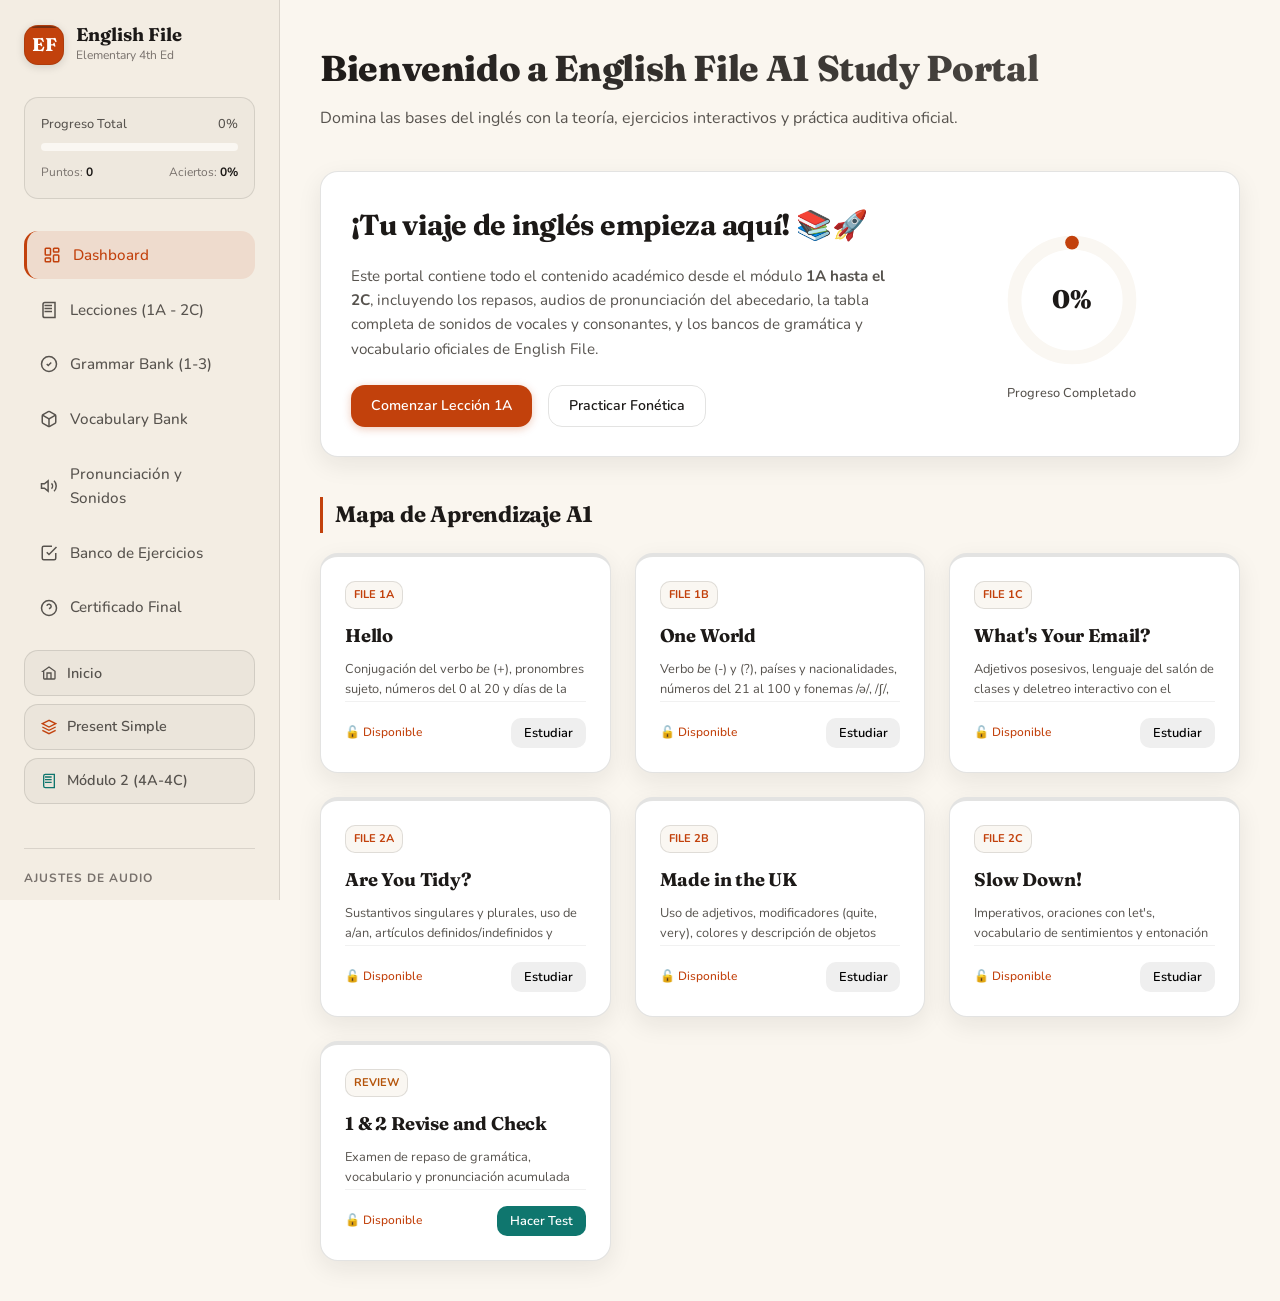
==== commit 8f576ef9: "fix(design): correct invisible module title and residual markdown" ====
--- a/A1/index.html
+++ b/A1/index.html
@@ -147,7 +147,7 @@
         <div class="card roadmap-card" data-lesson="1A">
           <div class="card-tag">File 1A</div>
           <h3>Hello</h3>
-          <p>Conjugación del verbo *be* (+), pronombres sujeto, números del 0 al 20 y días de la semana.</p>
+          <p>Conjugación del verbo <em>be</em> (+), pronombres sujeto, números del 0 al 20 y días de la semana.</p>
           <div class="roadmap-footer">
             <span class="status-indicator icon-locked">Bloqueado</span>
             <button class="btn btn-sm" onclick="app.loadLesson('1A')">Estudiar</button>
@@ -157,7 +157,7 @@
         <div class="card roadmap-card" data-lesson="1B">
           <div class="card-tag">File 1B</div>
           <h3>One World</h3>
-          <p>Verbo *be* (-) y (?), países y nacionalidades, números del 21 al 100 y fonemas /ə/, /ʃ/, /tʃ/, /dʒ/.</p>
+          <p>Verbo <em>be</em> (-) y (?), países y nacionalidades, números del 21 al 100 y fonemas /ə/, /ʃ/, /tʃ/, /dʒ/.</p>
           <div class="roadmap-footer">
             <span class="status-indicator icon-locked">Bloqueado</span>
             <button class="btn btn-sm" onclick="app.loadLesson('1B')">Estudiar</button>
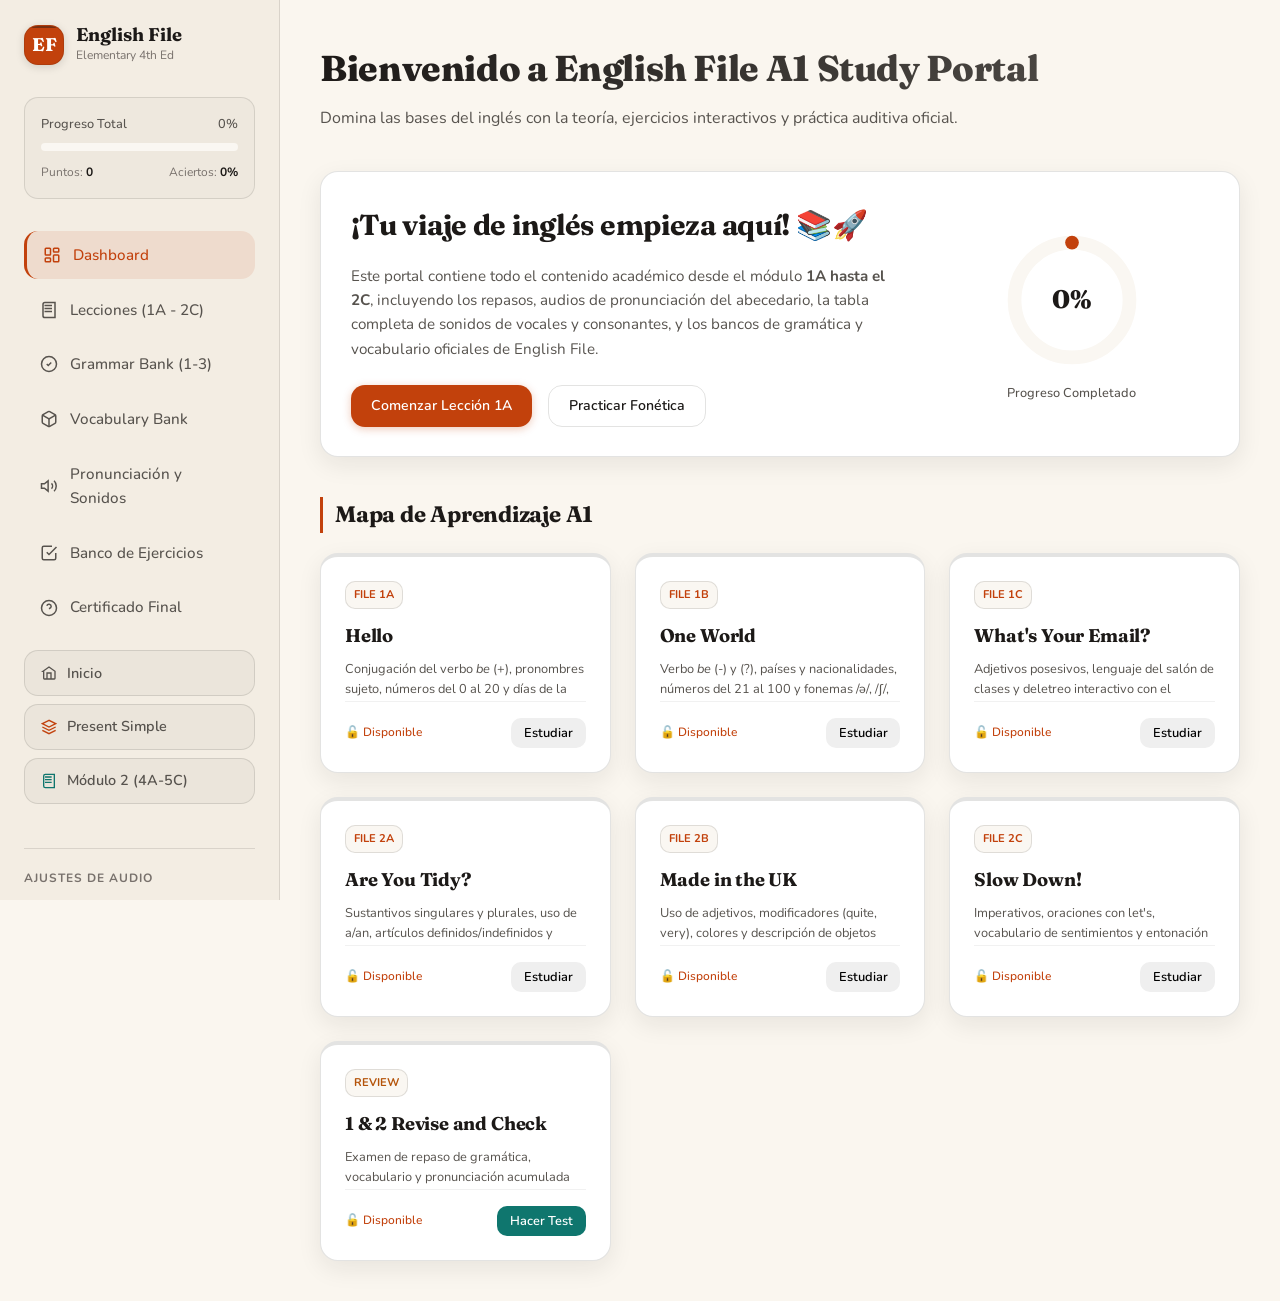
==== commit 0b80a2f2: "fix(modulo2): update portal labels to 4A-5C and add lesson switcher" ====
--- a/A1/index.html
+++ b/A1/index.html
@@ -86,7 +86,7 @@
       </a>
       <a href="modulo2/index.html" class="btn-home">
         <svg viewBox="0 0 24 24" fill="none" stroke="currentColor" stroke-width="2" style="width:16px;height:16px;flex-shrink:0; color: #0f766e;"><path d="M4 19.5v-15A2.5 2.5 0 0 1 6.5 2H20v20H6.5a2.5 2.5 0 0 1-2.5-2.5Z"/><path d="M6 6h10M6 10h10M6 14h10"/></svg>
-        <span>Módulo 2 (4A-4C)</span>
+        <span>Módulo 2 (4A-5C)</span>
       </a>
     </div>
 
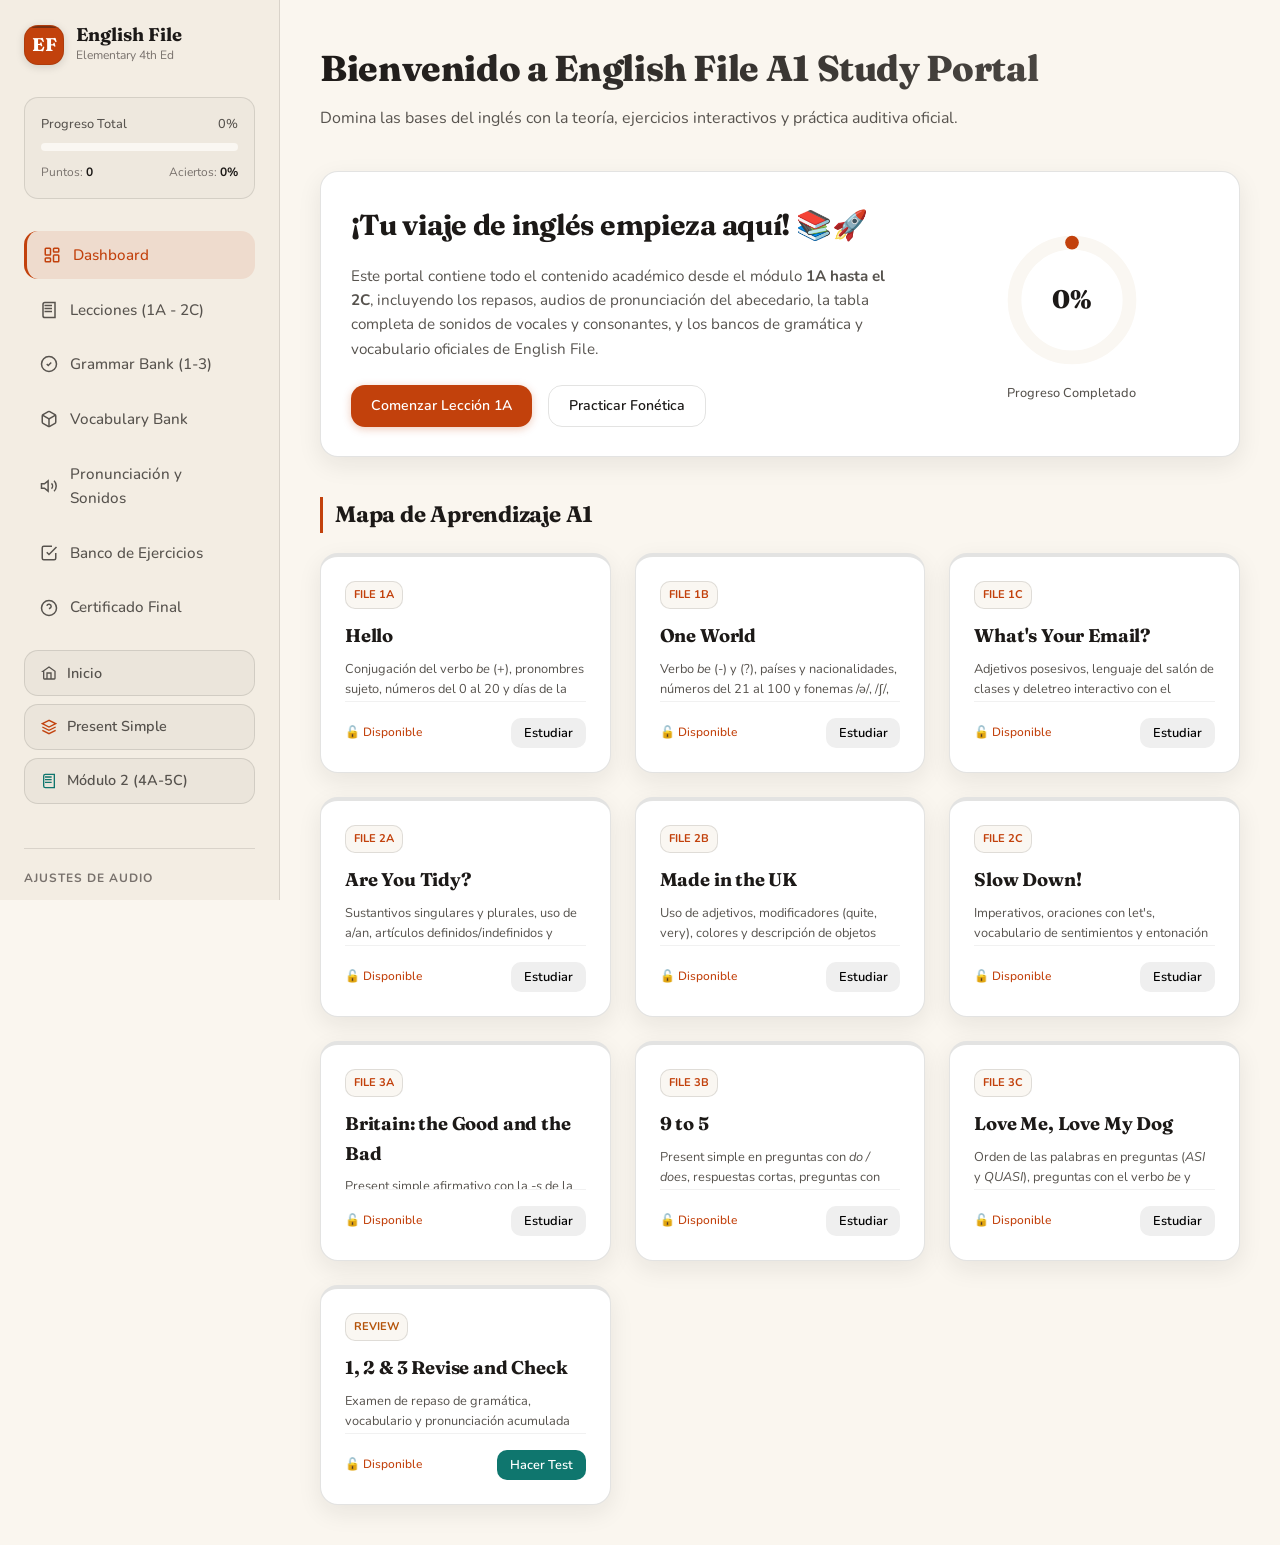
==== commit 11ff2be9: "feat(a1): add File 3 units 3A-3C and extend the review test Module A1 covered Files 1A-2C while modu" ====
--- a/A1/index.html
+++ b/A1/index.html
@@ -3,10 +3,10 @@
 <head>
   <meta charset="UTF-8">
   <meta name="viewport" content="width=device-width, initial-scale=1.0">
-  <meta name="description" content="Portal interactivo de estudio para English File Elementary A1 (unidades 1A-2C). Incluye teoría, vocabulario, audios interactivos y Grammar Banks 1, 2 y 3.">
-  <title>English File Elementary Study Portal - Units 1A to 2C</title>
-  <meta property="og:title" content="English File Elementary Study Portal - Units 1A to 2C">
-  <meta property="og:description" content="Portal interactivo de estudio para English File Elementary A1 (unidades 1A-2C). Incluye teoría, vocabulario, audios interactivos y Grammar Banks 1, 2 y 3.">
+  <meta name="description" content="Portal interactivo de estudio para English File Elementary A1 (unidades 1A-3C). Incluye teoría, vocabulario, audios interactivos y Grammar Banks 1, 2 y 3.">
+  <title>English File Elementary Study Portal - Units 1A to 3C</title>
+  <meta property="og:title" content="English File Elementary Study Portal - Units 1A to 3C">
+  <meta property="og:description" content="Portal interactivo de estudio para English File Elementary A1 (unidades 1A-3C). Incluye teoría, vocabulario, audios interactivos y Grammar Banks 1, 2 y 3.">
   <meta property="og:type" content="website">
   <link rel="stylesheet" href="../css/shared-theme.css">
   <link rel="stylesheet" href="style.css">
@@ -204,10 +204,40 @@
           </div>
         </div>
 
+        <div class="card roadmap-card" data-lesson="3A">
+          <div class="card-tag">File 3A</div>
+          <h3>Britain: the Good and the Bad</h3>
+          <p>Present simple afirmativo con la <em>-s</em> de la tercera persona y negativo con <em>don't / doesn't</em> más verbo base.</p>
+          <div class="roadmap-footer">
+            <span class="status-indicator icon-locked">Bloqueado</span>
+            <button class="btn btn-sm" onclick="app.loadLesson('3A')">Estudiar</button>
+          </div>
+        </div>
+
+        <div class="card roadmap-card" data-lesson="3B">
+          <div class="card-tag">File 3B</div>
+          <h3>9 to 5</h3>
+          <p>Present simple en preguntas con <em>do / does</em>, respuestas cortas, preguntas con <em>question words</em>, profesiones y la hora.</p>
+          <div class="roadmap-footer">
+            <span class="status-indicator icon-locked">Bloqueado</span>
+            <button class="btn btn-sm" onclick="app.loadLesson('3B')">Estudiar</button>
+          </div>
+        </div>
+
+        <div class="card roadmap-card" data-lesson="3C">
+          <div class="card-tag">File 3C</div>
+          <h3>Love Me, Love My Dog</h3>
+          <p>Orden de las palabras en preguntas (<em>ASI</em> y <em>QUASI</em>), preguntas con el verbo <em>be</em> y palabras interrogativas.</p>
+          <div class="roadmap-footer">
+            <span class="status-indicator icon-locked">Bloqueado</span>
+            <button class="btn btn-sm" onclick="app.loadLesson('3C')">Estudiar</button>
+          </div>
+        </div>
+
         <div class="card roadmap-card" data-lesson="RC12">
           <div class="card-tag highlight-tag">Review</div>
-          <h3>1 & 2 Revise and Check</h3>
-          <p>Examen de repaso de gramática, vocabulario y pronunciación acumulada de los archivos 1 y 2.</p>
+          <h3>1, 2 &amp; 3 Revise and Check</h3>
+          <p>Examen de repaso de gramática, vocabulario y pronunciación acumulada de los archivos 1, 2 y 3.</p>
           <div class="roadmap-footer">
             <span class="status-indicator icon-locked">Bloqueado</span>
             <button class="btn btn-sm btn-accent" onclick="app.loadLesson('RC12')">Hacer Test</button>
@@ -325,6 +355,8 @@
         <button class="vocab-cat-btn" data-vocab="adjectives" onclick="app.selectVocabularyBank('adjectives')">Adjectives</button>
         <button class="vocab-cat-btn" data-vocab="verbs" onclick="app.selectVocabularyBank('verbs')">Verb Phrases</button>
         <button class="vocab-cat-btn" data-vocab="jobs" onclick="app.selectVocabularyBank('jobs')">Jobs</button>
+        <button class="vocab-cat-btn" data-vocab="time" onclick="app.selectVocabularyBank('time')">Telling the Time</button>
+        <button class="vocab-cat-btn" data-vocab="questions" onclick="app.selectVocabularyBank('questions')">Question Words</button>
         <button class="vocab-cat-btn" data-vocab="family" onclick="app.selectVocabularyBank('family')">The Family</button>
       </div>
 
@@ -584,7 +616,7 @@
             <p class="cert-intro">Se certifica solemnemente que el alumno(a)</p>
             <h2 class="cert-student-name" id="cert-display-name">Estudiante de Inglés</h2>
             
-            <p class="cert-description">Ha completado con éxito todas las unidades correspondientes desde el <strong>File 1A hasta el File 2C</strong> del syllabus <strong>English File Elementary 4th Edition</strong>, demostrando un entendimiento riguroso de la teoría, vocabulario especializado, pronunciación de fonemas, y habiendo aprobado los Grammar Banks 1, 2 y 3 con un rendimiento del 80% o superior.</p>
+            <p class="cert-description">Ha completado con éxito todas las unidades correspondientes desde el <strong>File 1A hasta el File 3C</strong> del syllabus <strong>English File Elementary 4th Edition</strong>, demostrando un entendimiento riguroso de la teoría, vocabulario especializado, pronunciación de fonemas, el present simple en sus tres formas y el orden de las palabras en preguntas, y habiendo aprobado los Grammar Banks 1, 2 y 3 con un rendimiento del 80% o superior.</p>
 
             <div class="cert-details">
               <div class="cert-col">
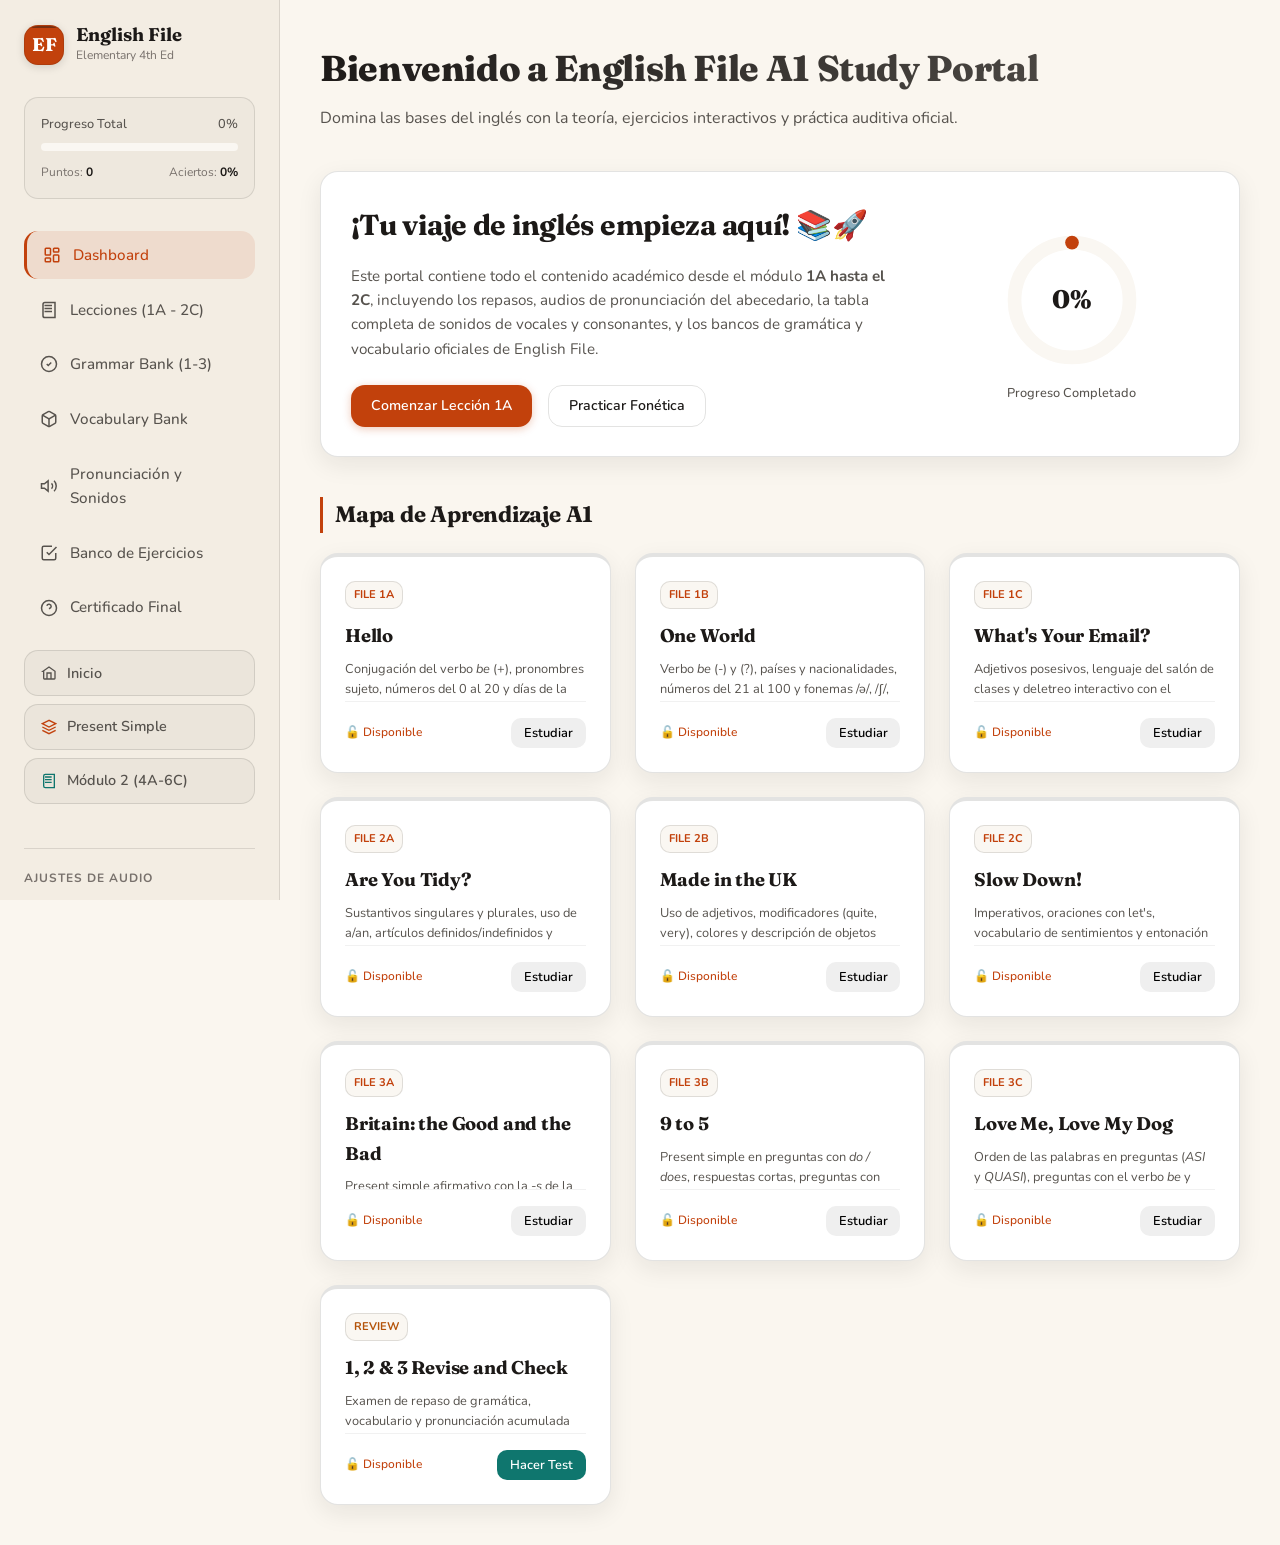
==== commit 9a979619: "feat(portal): extend Modulo 2 card and hub labels to Units 4A-6C Update root portal card (12 lessons" ====
--- a/A1/index.html
+++ b/A1/index.html
@@ -86,7 +86,7 @@
       </a>
       <a href="modulo2/index.html" class="btn-home">
         <svg viewBox="0 0 24 24" fill="none" stroke="currentColor" stroke-width="2" style="width:16px;height:16px;flex-shrink:0; color: #0f766e;"><path d="M4 19.5v-15A2.5 2.5 0 0 1 6.5 2H20v20H6.5a2.5 2.5 0 0 1-2.5-2.5Z"/><path d="M6 6h10M6 10h10M6 14h10"/></svg>
-        <span>Módulo 2 (4A-5C)</span>
+        <span>Módulo 2 (4A-6C)</span>
       </a>
     </div>
 
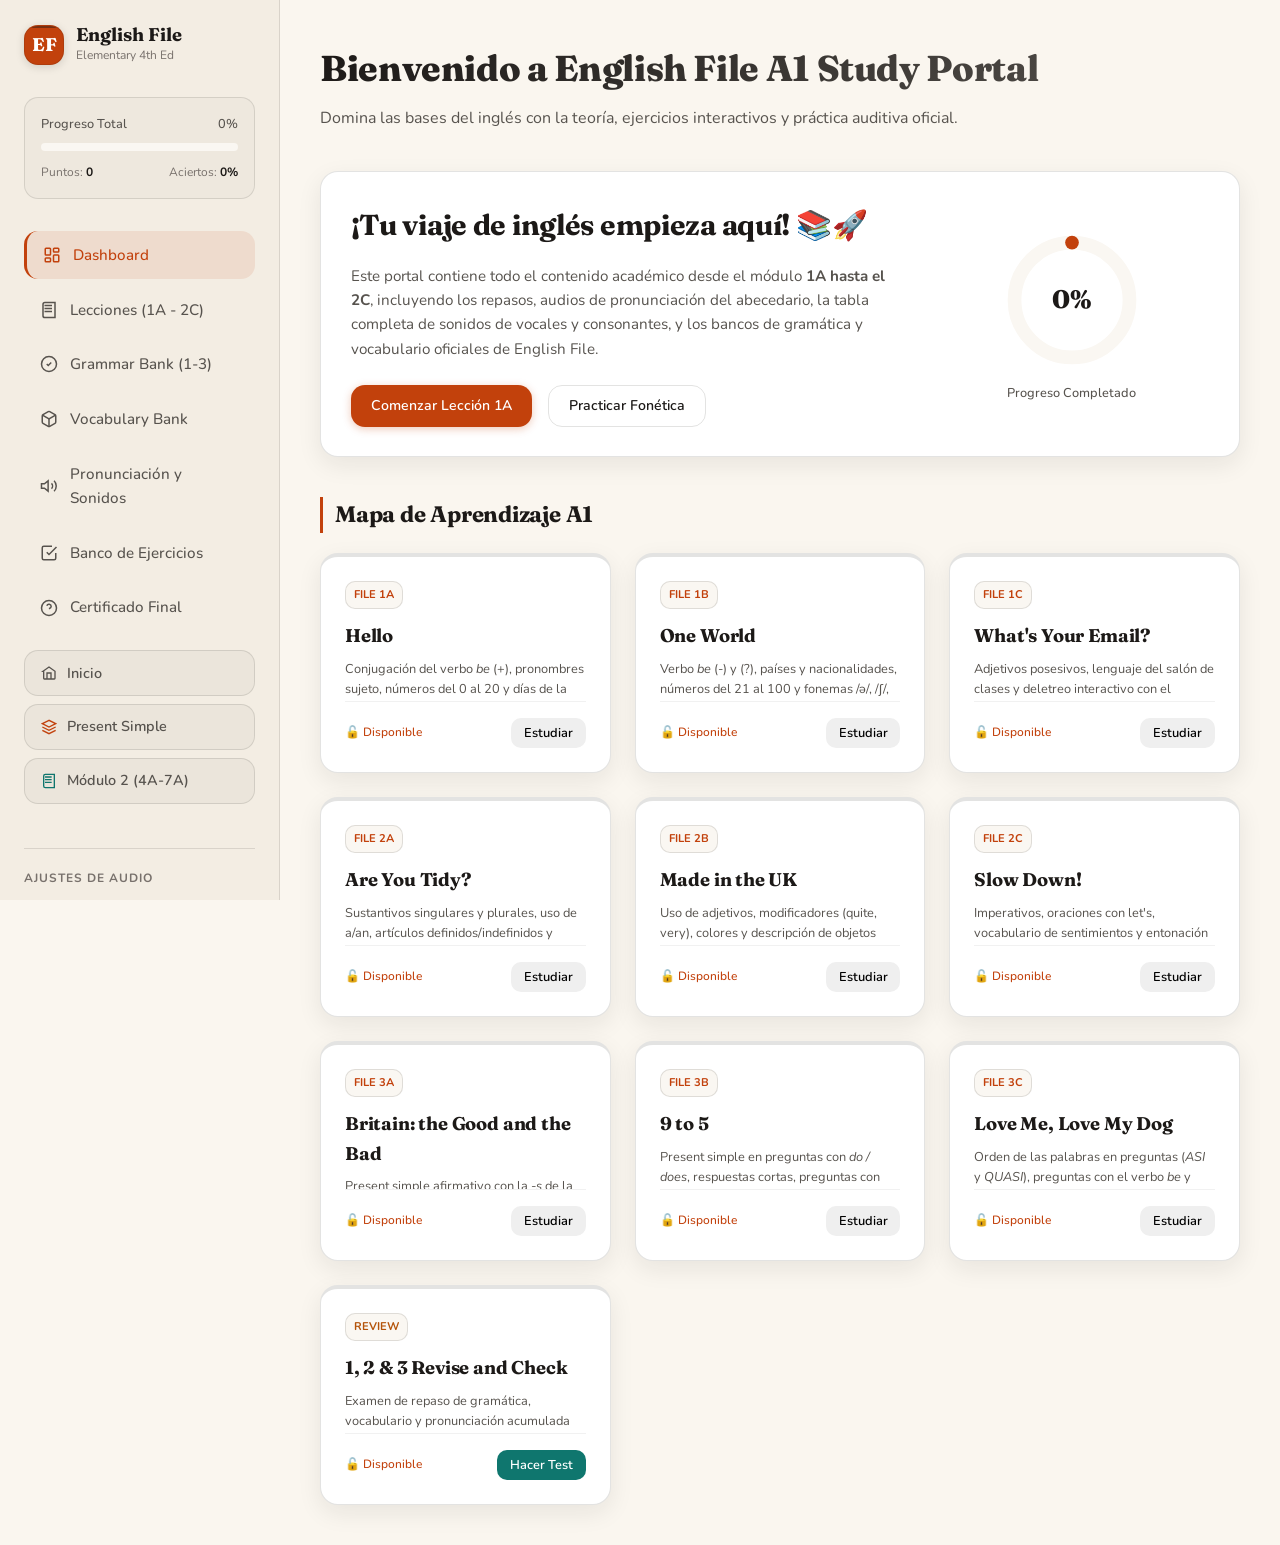
==== commit 14412423: "feat(portal): extend Modulo 2 card and hub labels to Units 4A-7A Actualiza la portada y el hub de A1" ====
--- a/A1/index.html
+++ b/A1/index.html
@@ -86,7 +86,7 @@
       </a>
       <a href="modulo2/index.html" class="btn-home">
         <svg viewBox="0 0 24 24" fill="none" stroke="currentColor" stroke-width="2" style="width:16px;height:16px;flex-shrink:0; color: #0f766e;"><path d="M4 19.5v-15A2.5 2.5 0 0 1 6.5 2H20v20H6.5a2.5 2.5 0 0 1-2.5-2.5Z"/><path d="M6 6h10M6 10h10M6 14h10"/></svg>
-        <span>Módulo 2 (4A-6C)</span>
+        <span>Módulo 2 (4A-7A)</span>
       </a>
     </div>
 
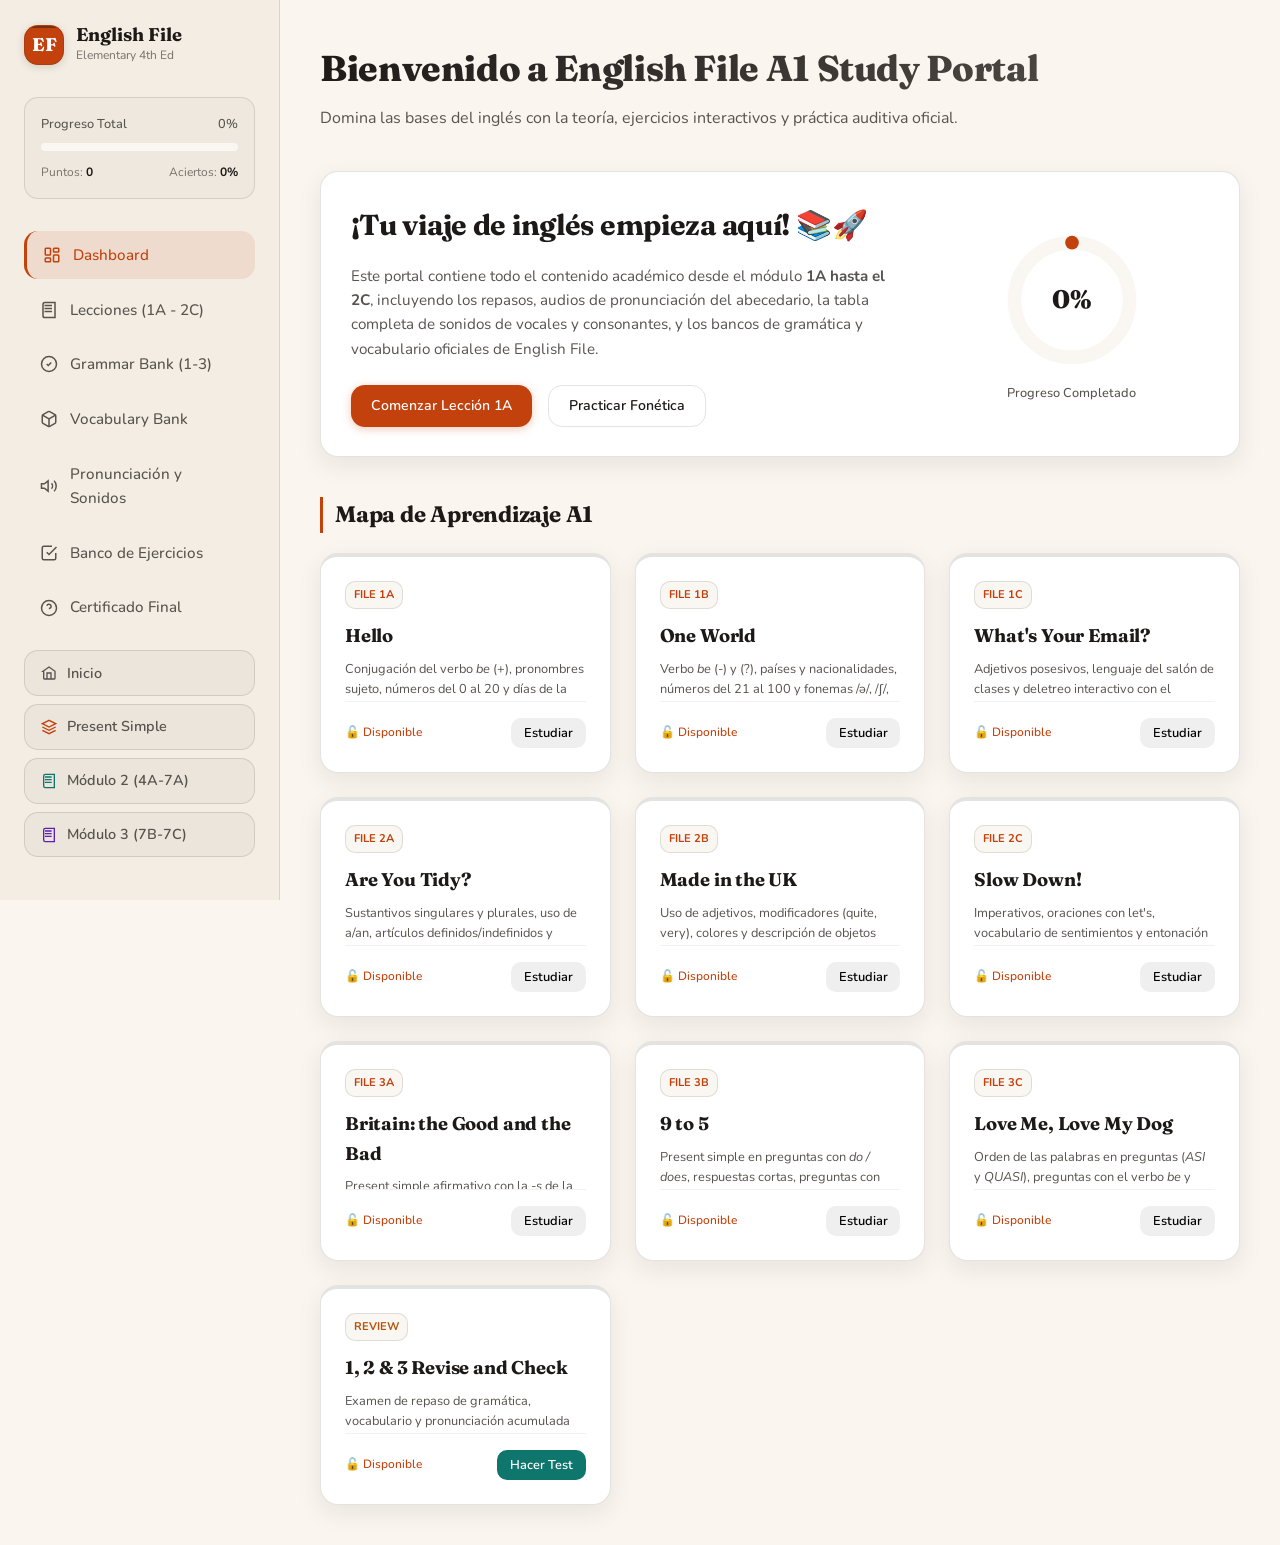
==== commit ec70c23e: "feat(portal): add Module 3 card, hub link and violet accent Publica el Modulo 3 en la portada (card " ====
--- a/A1/index.html
+++ b/A1/index.html
@@ -88,6 +88,10 @@
         <svg viewBox="0 0 24 24" fill="none" stroke="currentColor" stroke-width="2" style="width:16px;height:16px;flex-shrink:0; color: #0f766e;"><path d="M4 19.5v-15A2.5 2.5 0 0 1 6.5 2H20v20H6.5a2.5 2.5 0 0 1-2.5-2.5Z"/><path d="M6 6h10M6 10h10M6 14h10"/></svg>
         <span>Módulo 2 (4A-7A)</span>
       </a>
+      <a href="modulo3/index.html" class="btn-home">
+        <svg viewBox="0 0 24 24" fill="none" stroke="currentColor" stroke-width="2" style="width:16px;height:16px;flex-shrink:0; color: #5b21b6;"><path d="M4 19.5v-15A2.5 2.5 0 0 1 6.5 2H20v20H6.5a2.5 2.5 0 0 1-2.5-2.5Z"/><path d="M6 6h10M6 10h10M6 14h10"/></svg>
+        <span>Módulo 3 (7B-7C)</span>
+      </a>
     </div>
 
     <!-- Accent control settings -->
--- a/css/shared-theme.css
+++ b/css/shared-theme.css
@@ -33,6 +33,8 @@
 
   --accent-teal: #0f766e;
   --accent-teal-subtle: rgba(15, 118, 110, 0.1);
+  --accent-violet: #5b21b6;
+  --accent-violet-subtle: rgba(91, 33, 182, 0.1);
 
   --color-success: #15803d;
   --color-success-subtle: rgba(21, 128, 61, 0.1);
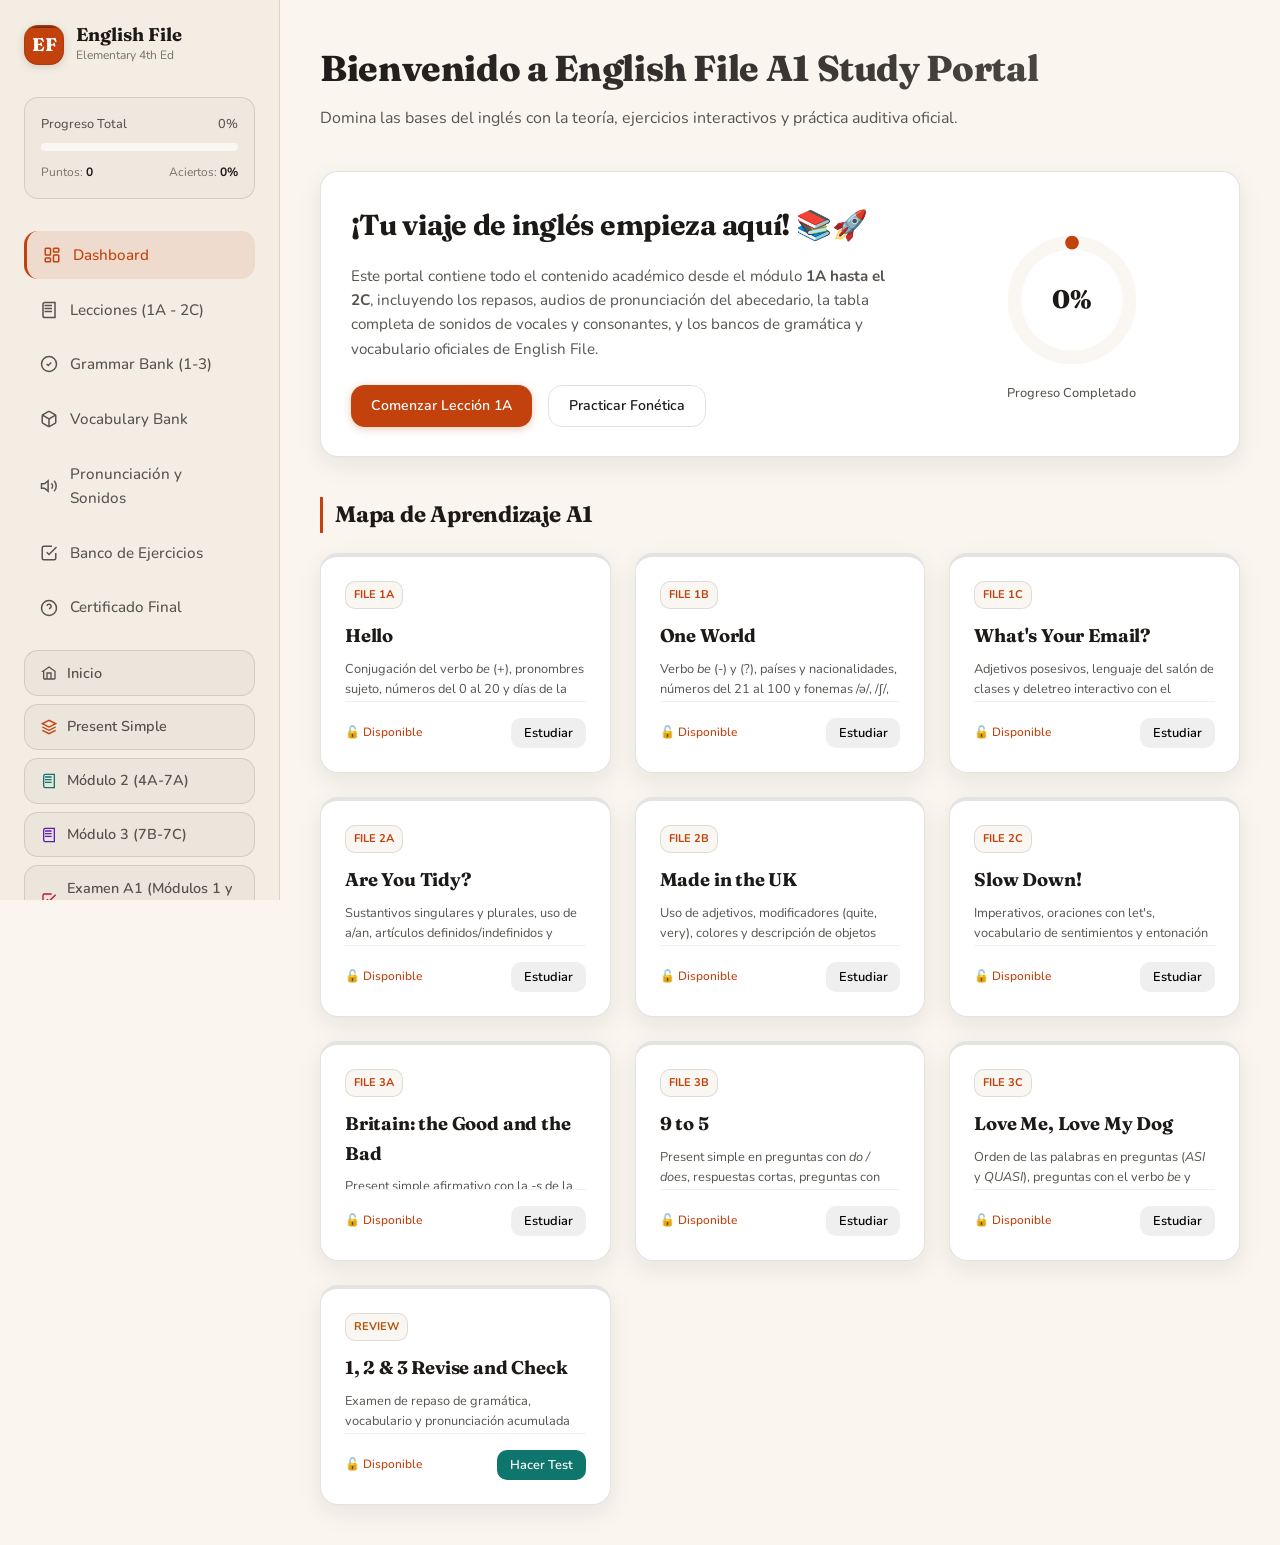
==== commit f724e554: "feat(portal): add Exams section with the A1 final exam card Agrega al portal la seccion 'Exams' con " ====
--- a/A1/index.html
+++ b/A1/index.html
@@ -92,6 +92,10 @@
         <svg viewBox="0 0 24 24" fill="none" stroke="currentColor" stroke-width="2" style="width:16px;height:16px;flex-shrink:0; color: #5b21b6;"><path d="M4 19.5v-15A2.5 2.5 0 0 1 6.5 2H20v20H6.5a2.5 2.5 0 0 1-2.5-2.5Z"/><path d="M6 6h10M6 10h10M6 14h10"/></svg>
         <span>Módulo 3 (7B-7C)</span>
       </a>
+      <a href="exams/index.html" class="btn-home">
+        <svg viewBox="0 0 24 24" fill="none" stroke="currentColor" stroke-width="2" style="width:16px;height:16px;flex-shrink:0; color: #be123c;"><path d="M9 11l3 3L22 4"/><path d="M21 12v7a2 2 0 0 1-2 2H5a2 2 0 0 1-2-2V5a2 2 0 0 1 2-2h11"/></svg>
+        <span>Examen A1 (Módulos 1 y 2)</span>
+      </a>
     </div>
 
     <!-- Accent control settings -->
--- a/css/shared-theme.css
+++ b/css/shared-theme.css
@@ -35,6 +35,8 @@
   --accent-teal-subtle: rgba(15, 118, 110, 0.1);
   --accent-violet: #5b21b6;
   --accent-violet-subtle: rgba(91, 33, 182, 0.1);
+  --accent-rose: #be123c;
+  --accent-rose-subtle: rgba(190, 18, 60, 0.1);
 
   --color-success: #15803d;
   --color-success-subtle: rgba(21, 128, 61, 0.1);
